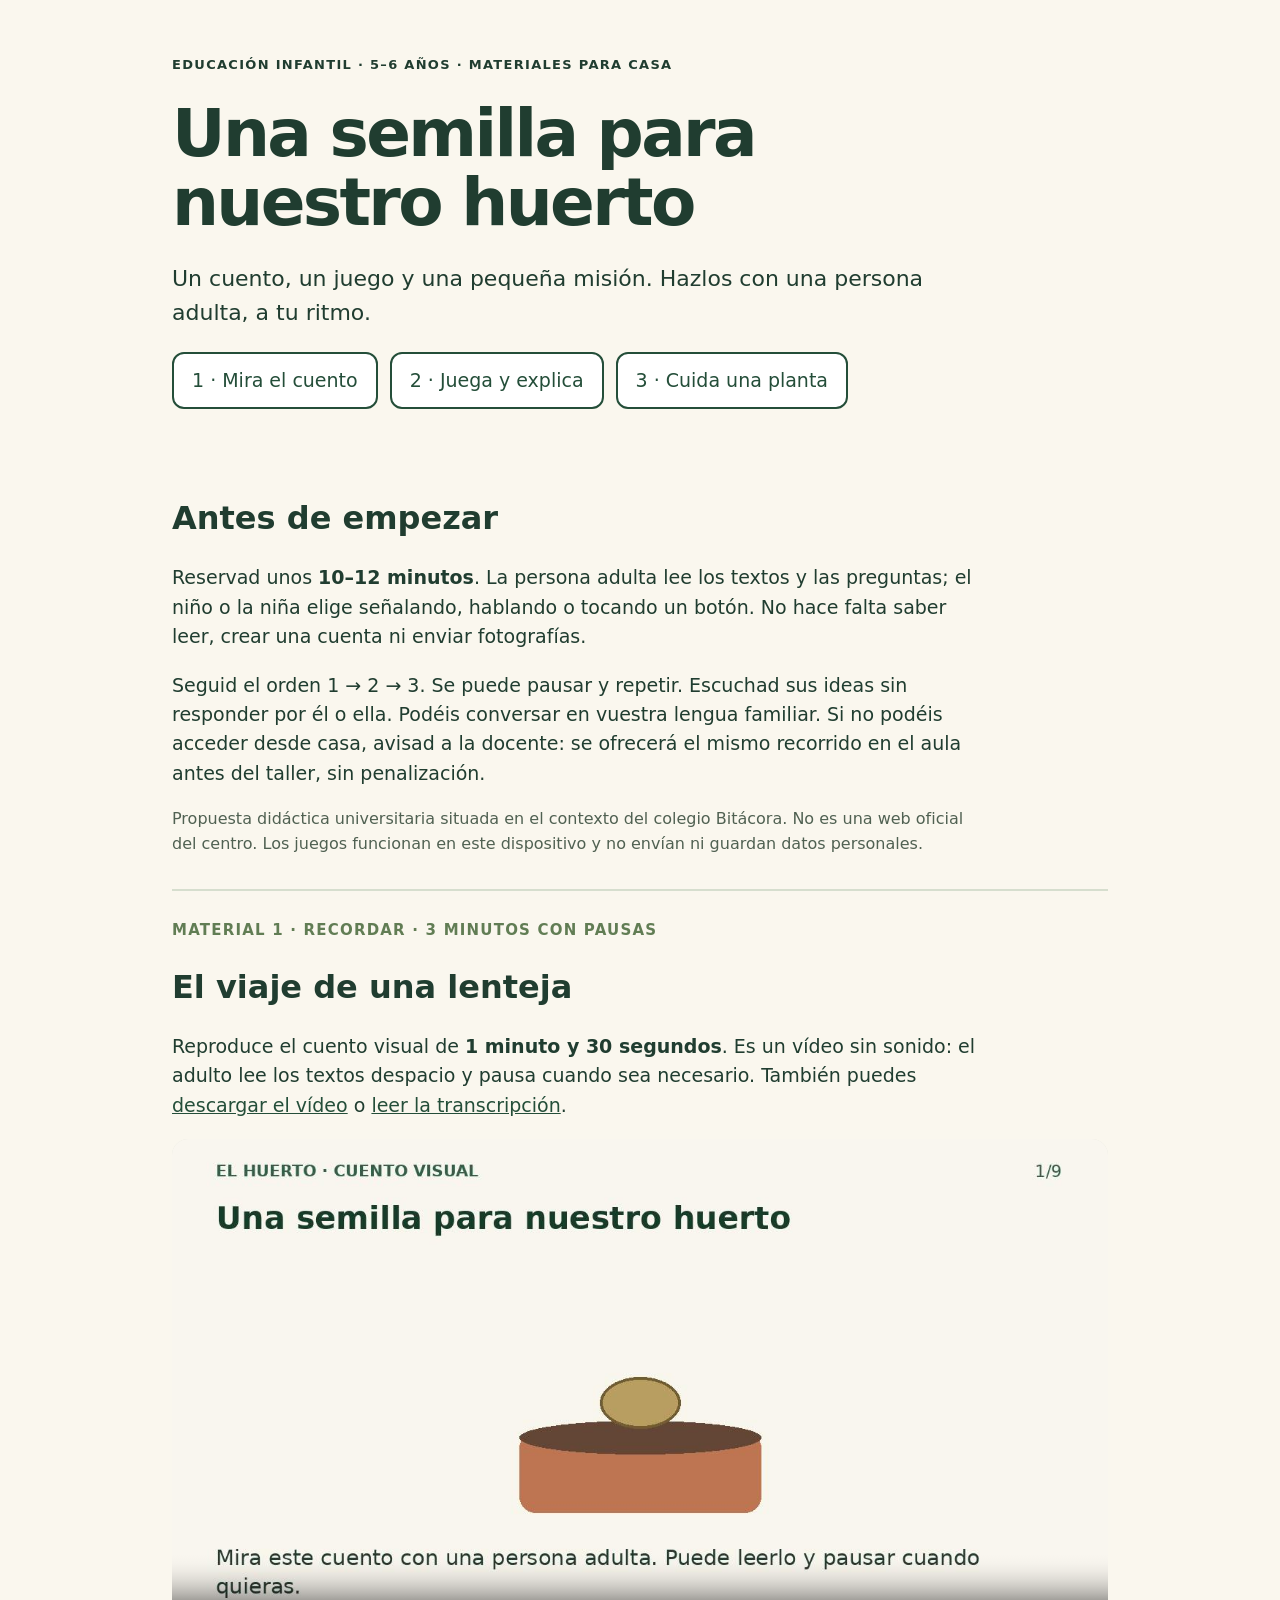
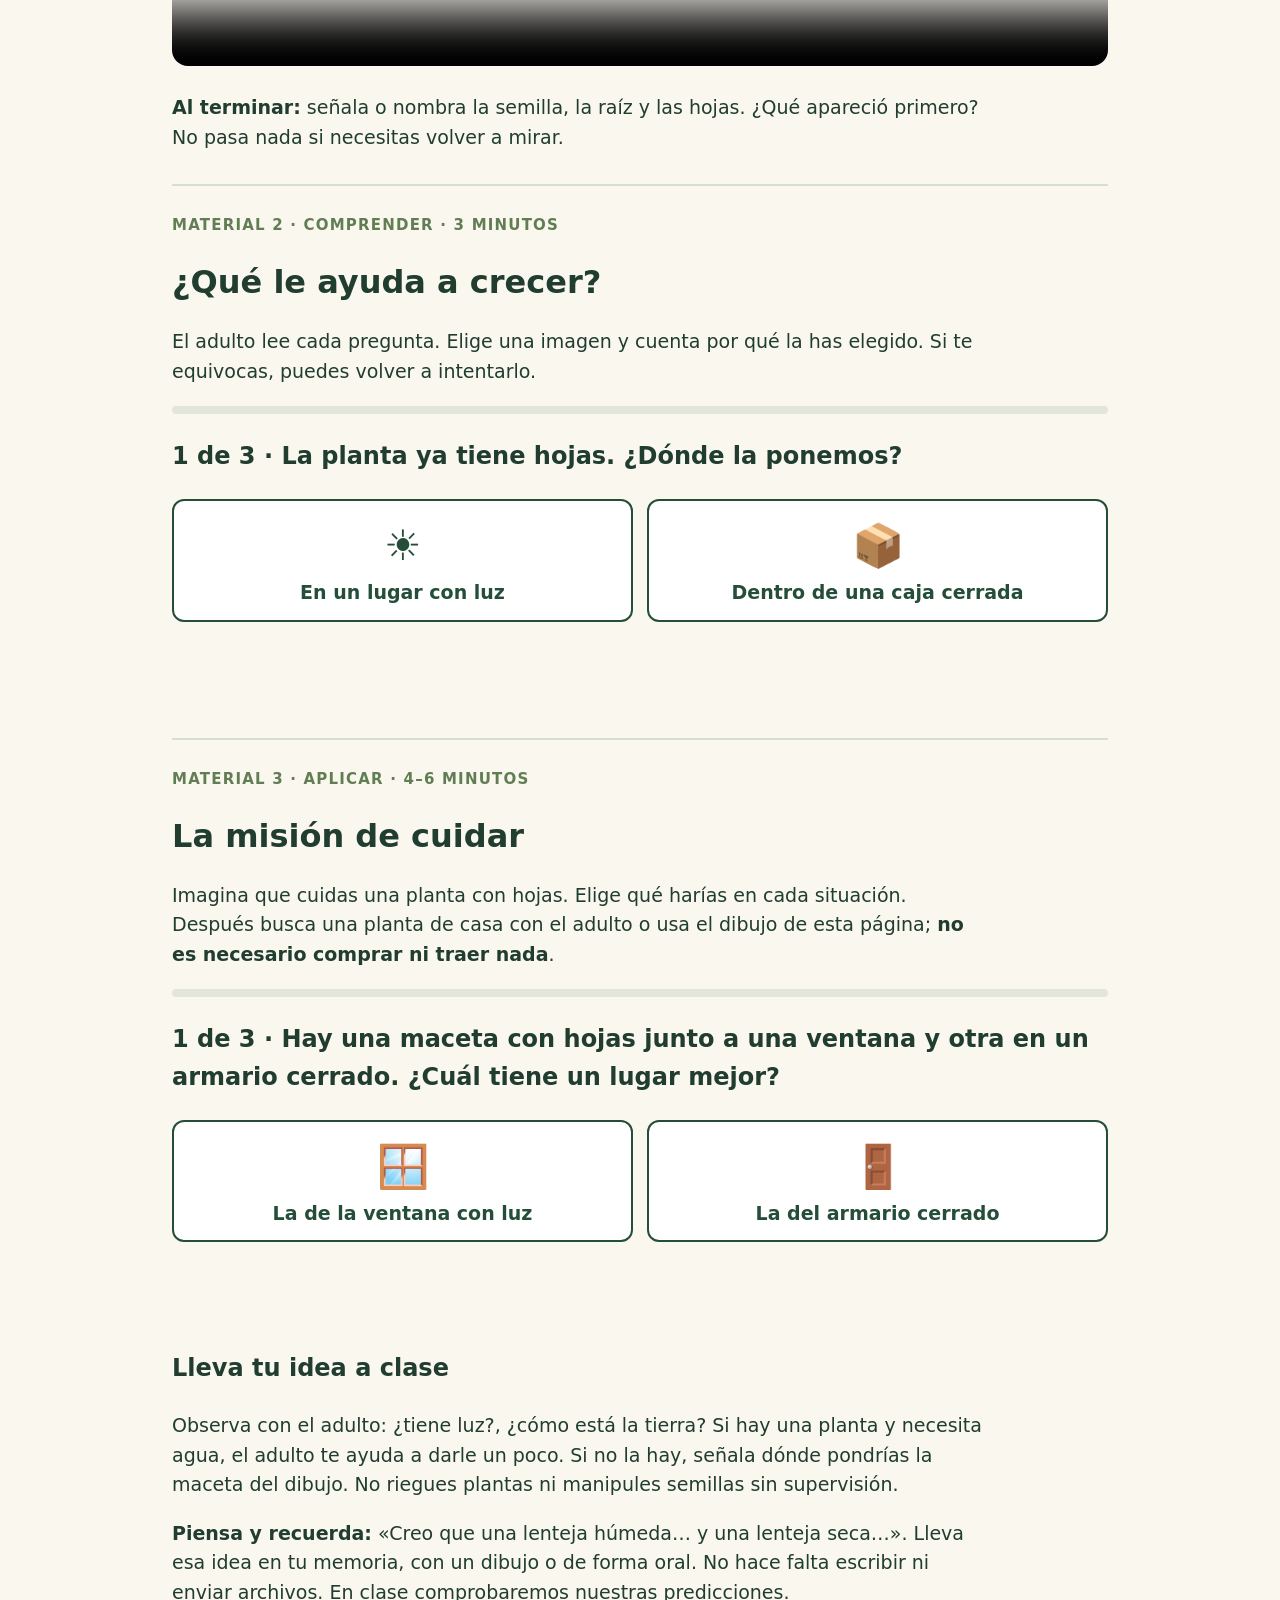
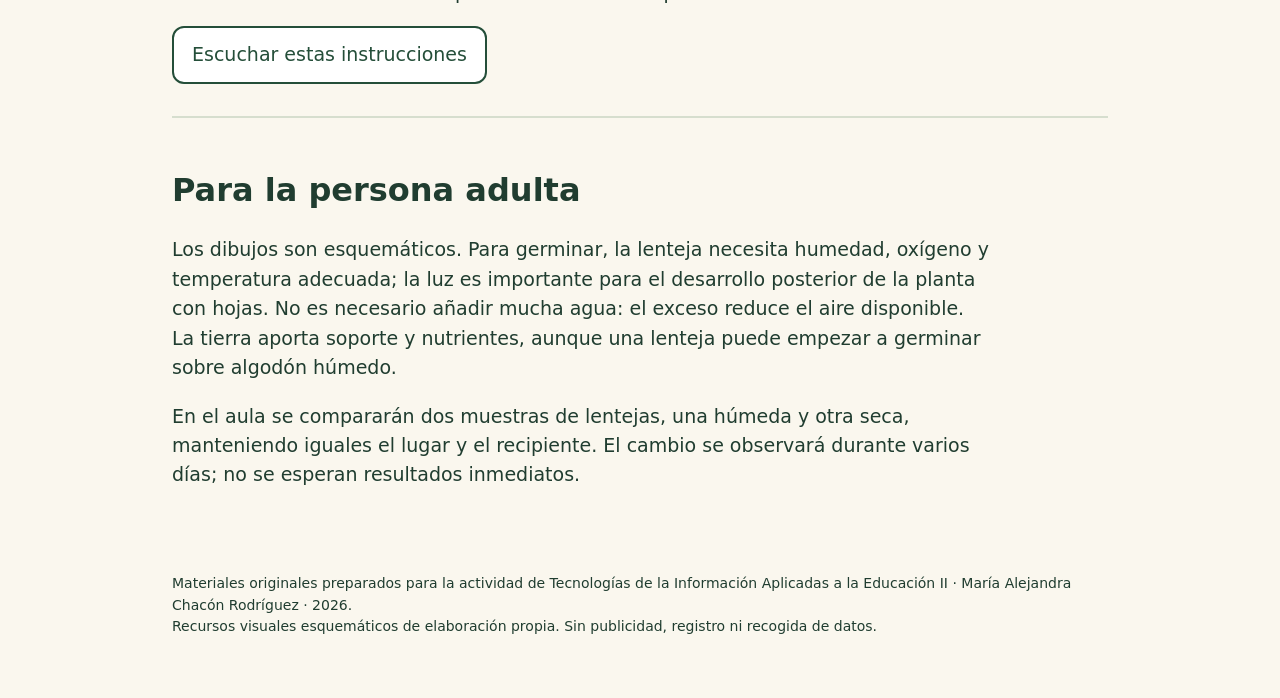
==== proyectos/semilla/index.html @ 4102cfa1 "Add files via upload" ====
<!doctype html><html lang="es"><meta charset="utf-8"><meta name="viewport" content="width=device-width,initial-scale=1"><title>Una semilla para nuestro huerto</title><style>
:root{--green:#244e39;--paper:#faf7ee;--gold:#e4b24e}*{box-sizing:border-box}body{margin:0;background:var(--paper);color:#203d30;font:19px/1.55 system-ui,sans-serif}header,main,footer{max-width:1000px;margin:auto;padding:32px}header{padding-top:55px}small,.eyebrow{font-weight:700;letter-spacing:.1em;text-transform:uppercase;font-size:13px}h1{font-size:clamp(38px,7vw,66px);line-height:1.05;max-width:780px;letter-spacing:-.04em;margin:24px 0}h2{font-size:32px;line-height:1.15}h3{font-size:24px}nav{display:flex;gap:12px;flex-wrap:wrap}a{color:var(--green)}nav a,button{border:2px solid var(--green);border-radius:12px;background:white;color:var(--green);font:inherit;padding:12px 18px;cursor:pointer;text-decoration:none}button:hover,nav a:hover{background:#e9eedc}button:focus-visible,a:focus-visible{outline:4px solid #d39b2e;outline-offset:4px}section{border-top:2px solid #d6dece;margin-top:32px;padding-top:28px}video{width:100%;border-radius:16px;background:#e6e8dc}p{max-width:820px}.lead{font-size:22px}.choices{display:flex;gap:14px;flex-wrap:wrap;margin:18px 0}.option{min-width:170px;flex:1;min-height:115px;font-weight:650}.icon{display:block;font-size:42px}.feedback{min-height:65px;padding:14px 0;font-weight:650}.note{font-size:16px;color:#506152}.step{color:#617d54;font-size:15px;font-weight:bold;letter-spacing:.08em}.progress{height:8px;background:#e2e6d9;border-radius:10px;margin:20px 0}.progress span{display:block;height:100%;background:#739361;border-radius:10px}.complete{background:#e8efdc;padding:18px;border-radius:14px}footer{font-size:14px;padding-bottom:60px}@media(max-width:600px){header,main,footer{padding:24px}.option{min-width:120px}h2{font-size:27px}}@media(prefers-reduced-motion:reduce){*{scroll-behavior:auto}}
</style><header><div class="eyebrow">Educación Infantil · 5–6 años · Materiales para casa</div><h1>Una semilla para nuestro huerto</h1><p class="lead">Un cuento, un juego y una pequeña misión. Hazlos con una persona adulta, a tu ritmo.</p><nav aria-label="Materiales"><a href="#cuento">1 · Mira el cuento</a><a href="#juego">2 · Juega y explica</a><a href="#mision">3 · Cuida una planta</a></nav></header><main>
<aside aria-label="Instrucciones para las familias"><h2>Antes de empezar</h2><p>Reservad unos <strong>10–12 minutos</strong>. La persona adulta lee los textos y las preguntas; el niño o la niña elige señalando, hablando o tocando un botón. No hace falta saber leer, crear una cuenta ni enviar fotografías.</p><p>Seguid el orden 1 → 2 → 3. Se puede pausar y repetir. Escuchad sus ideas sin responder por él o ella. Podéis conversar en vuestra lengua familiar. Si no podéis acceder desde casa, avisad a la docente: se ofrecerá el mismo recorrido en el aula antes del taller, sin penalización.</p><p class="note">Propuesta didáctica universitaria situada en el contexto del colegio Bitácora. No es una web oficial del centro. Los juegos funcionan en este dispositivo y no envían ni guardan datos personales.</p></aside>
<section id="cuento"><div class="step">MATERIAL 1 · RECORDAR · 3 MINUTOS CON PAUSAS</div><h2>El viaje de una lenteja</h2><p>Reproduce el cuento visual de <strong>1 minuto y 30 segundos</strong>. Es un vídeo sin sonido: el adulto lee los textos despacio y pausa cuando sea necesario. También puedes <a href="cuento_semilla.mp4" download>descargar el vídeo</a> o <a href="transcripcion.txt">leer la transcripción</a>.</p><video controls playsinline preload="metadata" poster="poster.jpg" aria-label="Cuento visual El viaje de una lenteja"><source src="cuento_semilla.mp4" type="video/mp4">Tu navegador no reproduce este vídeo. Usa el enlace de descarga.</video><p><strong>Al terminar:</strong> señala o nombra la semilla, la raíz y las hojas. ¿Qué apareció primero? No pasa nada si necesitas volver a mirar.</p></section>
<section id="juego"><div class="step">MATERIAL 2 · COMPRENDER · 3 MINUTOS</div><h2>¿Qué le ayuda a crecer?</h2><p>El adulto lee cada pregunta. Elige una imagen y cuenta por qué la has elegido. Si te equivocas, puedes volver a intentarlo.</p><div id="quiz"></div></section>
<section id="mision"><div class="step">MATERIAL 3 · APLICAR · 4–6 MINUTOS</div><h2>La misión de cuidar</h2><p>Imagina que cuidas una planta con hojas. Elige qué harías en cada situación. Después busca una planta de casa con el adulto o usa el dibujo de esta página; <strong>no es necesario comprar ni traer nada</strong>.</p><div id="mission"></div><h3>Lleva tu idea a clase</h3><p>Observa con el adulto: ¿tiene luz?, ¿cómo está la tierra? Si hay una planta y necesita agua, el adulto te ayuda a darle un poco. Si no la hay, señala dónde pondrías la maceta del dibujo. No riegues plantas ni manipules semillas sin supervisión.</p><p><strong>Piensa y recuerda:</strong> «Creo que una lenteja húmeda… y una lenteja seca…». Lleva esa idea en tu memoria, con un dibujo o de forma oral. No hace falta escribir ni enviar archivos. En clase comprobaremos nuestras predicciones.</p><button id="read" type="button">Escuchar estas instrucciones</button><p id="speechstatus" class="note" aria-live="polite"></p></section>
<section><h2>Para la persona adulta</h2><p>Los dibujos son esquemáticos. Para germinar, la lenteja necesita humedad, oxígeno y temperatura adecuada; la luz es importante para el desarrollo posterior de la planta con hojas. No es necesario añadir mucha agua: el exceso reduce el aire disponible. La tierra aporta soporte y nutrientes, aunque una lenteja puede empezar a germinar sobre algodón húmedo.</p><p>En el aula se compararán dos muestras de lentejas, una húmeda y otra seca, manteniendo iguales el lugar y el recipiente. El cambio se observará durante varios días; no se esperan resultados inmediatos.</p></section>
</main><footer>Materiales originales preparados para la actividad de Tecnologías de la Información Aplicadas a la Educación II · María Alejandra Chacón Rodríguez · 2026.<br>Recursos visuales esquemáticos de elaboración propia. Sin publicidad, registro ni recogida de datos.</footer>
<script>
const bank=[{q:'La planta ya tiene hojas. ¿Dónde la ponemos?',a:['☀️|En un lugar con luz','📦|Dentro de una caja cerrada'],ok:0,why:'La planta con hojas necesita luz para seguir creciendo.'},{q:'La tierra está seca. ¿Qué hacemos?',a:['🚫|Nunca le damos agua','💧|Ponemos un poco de agua'],ok:1,why:'Le damos un poco de agua, sin inundar la maceta.'},{q:'¿Qué aparece primero al germinar una lenteja?',a:['🌱|La raíz','🍅|Un fruto'],ok:0,why:'Primero sale la raíz. Luego crecerán el tallo y las hojas.'}];
const mission=[{q:'Hay una maceta con hojas junto a una ventana y otra en un armario cerrado. ¿Cuál tiene un lugar mejor?',a:['🪟|La de la ventana con luz','🚪|La del armario cerrado'],ok:0,why:'El lugar con luz ayuda a la planta. Busca con el adulto un sitio luminoso adecuado.'},{q:'Ves agua acumulada en la maceta. ¿Qué decides?',a:['🚿|Echar más agua','✋|Parar y pedir ayuda al adulto'],ok:1,why:'Hay demasiada agua. Paramos y pedimos ayuda; no seguimos regando.'},{q:'Mañana sembramos en clase. ¿Qué llevarás?',a:['🛍️|Hay que comprar materiales','💭|Mi idea sobre qué necesita la semilla'],ok:1,why:'Solo necesitas tu idea. Los materiales de siembra los proporciona la docente.'}];
function game(id,data){let i=0,locked=false;const root=document.getElementById(id);function render(){locked=false;root.replaceChildren();let progress=document.createElement('div');progress.className='progress';let fill=document.createElement('span');fill.style.width=(i/data.length*100)+'%';progress.append(fill);root.append(progress);if(i===data.length){let p=document.createElement('p');p.className='complete';p.textContent='¡Recorrido terminado! Cuenta una cosa que has aprendido. Puedes repetirlo cuando quieras.';root.append(p);let b=document.createElement('button');b.textContent='Volver a empezar';b.onclick=()=>{i=0;render()};root.append(b);return}let h=document.createElement('h3');h.textContent=(i+1)+' de '+data.length+' · '+data[i].q;root.append(h);let row=document.createElement('div');row.className='choices';let feedback=document.createElement('p');feedback.className='feedback';feedback.setAttribute('aria-live','polite');data[i].a.forEach((a,j)=>{let b=document.createElement('button');b.className='option';let [ic,txt]=a.split('|');let s=document.createElement('span');s.className='icon';s.setAttribute('aria-hidden','true');s.textContent=ic;b.append(s,document.createTextNode(txt));b.onclick=()=>{if(locked)return;if(j===data[i].ok){locked=true;feedback.textContent='¡Eso es! '+data[i].why;let next=document.createElement('button');next.textContent=i===data.length-1?'Terminar':'Siguiente';next.onclick=()=>{i++;render()};root.append(next)}else{feedback.textContent='Vamos a pensarlo otra vez. '+data[i].why+' Prueba otra opción.'}};row.append(b)});root.append(row,feedback)}render()};game('quiz',bank);game('mission',mission);
document.getElementById('read').onclick=()=>{let msg=document.getElementById('speechstatus');if(!('speechSynthesis'in window)){msg.textContent='Este navegador no ofrece lectura en voz alta. Pide al adulto que lea las instrucciones.';return}speechSynthesis.cancel();let u=new SpeechSynthesisUtterance('Observa una planta con una persona adulta. ¿Tiene luz? ¿Cómo está la tierra? Si necesita agua, el adulto te ayuda a darle un poco. Si no tienes planta, señala dónde pondrías la maceta del cuento. Lleva a clase tu idea: qué crees que pasará con una lenteja húmeda y otra seca.');u.lang='es-ES';u.rate=.85;speechSynthesis.speak(u);msg.textContent='Lectura solicitada. La voz depende del navegador.'};
</script></html>
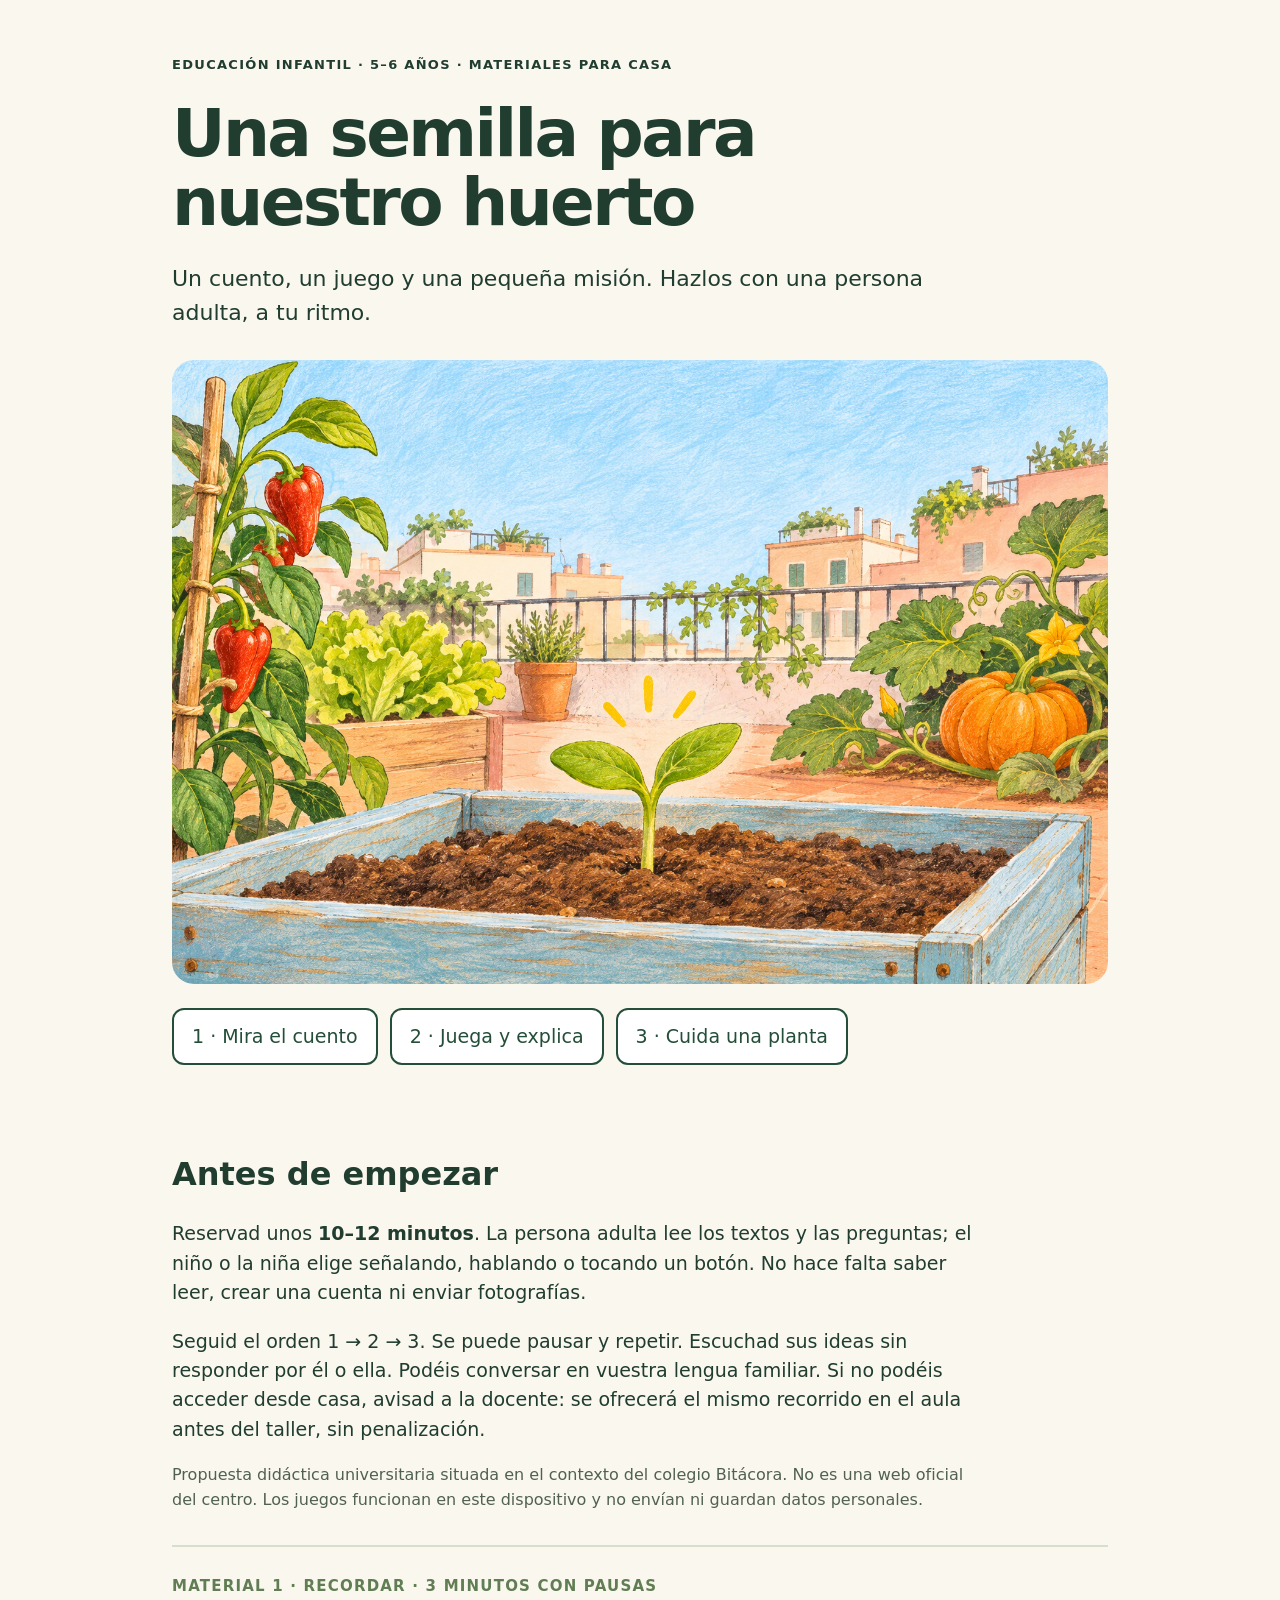
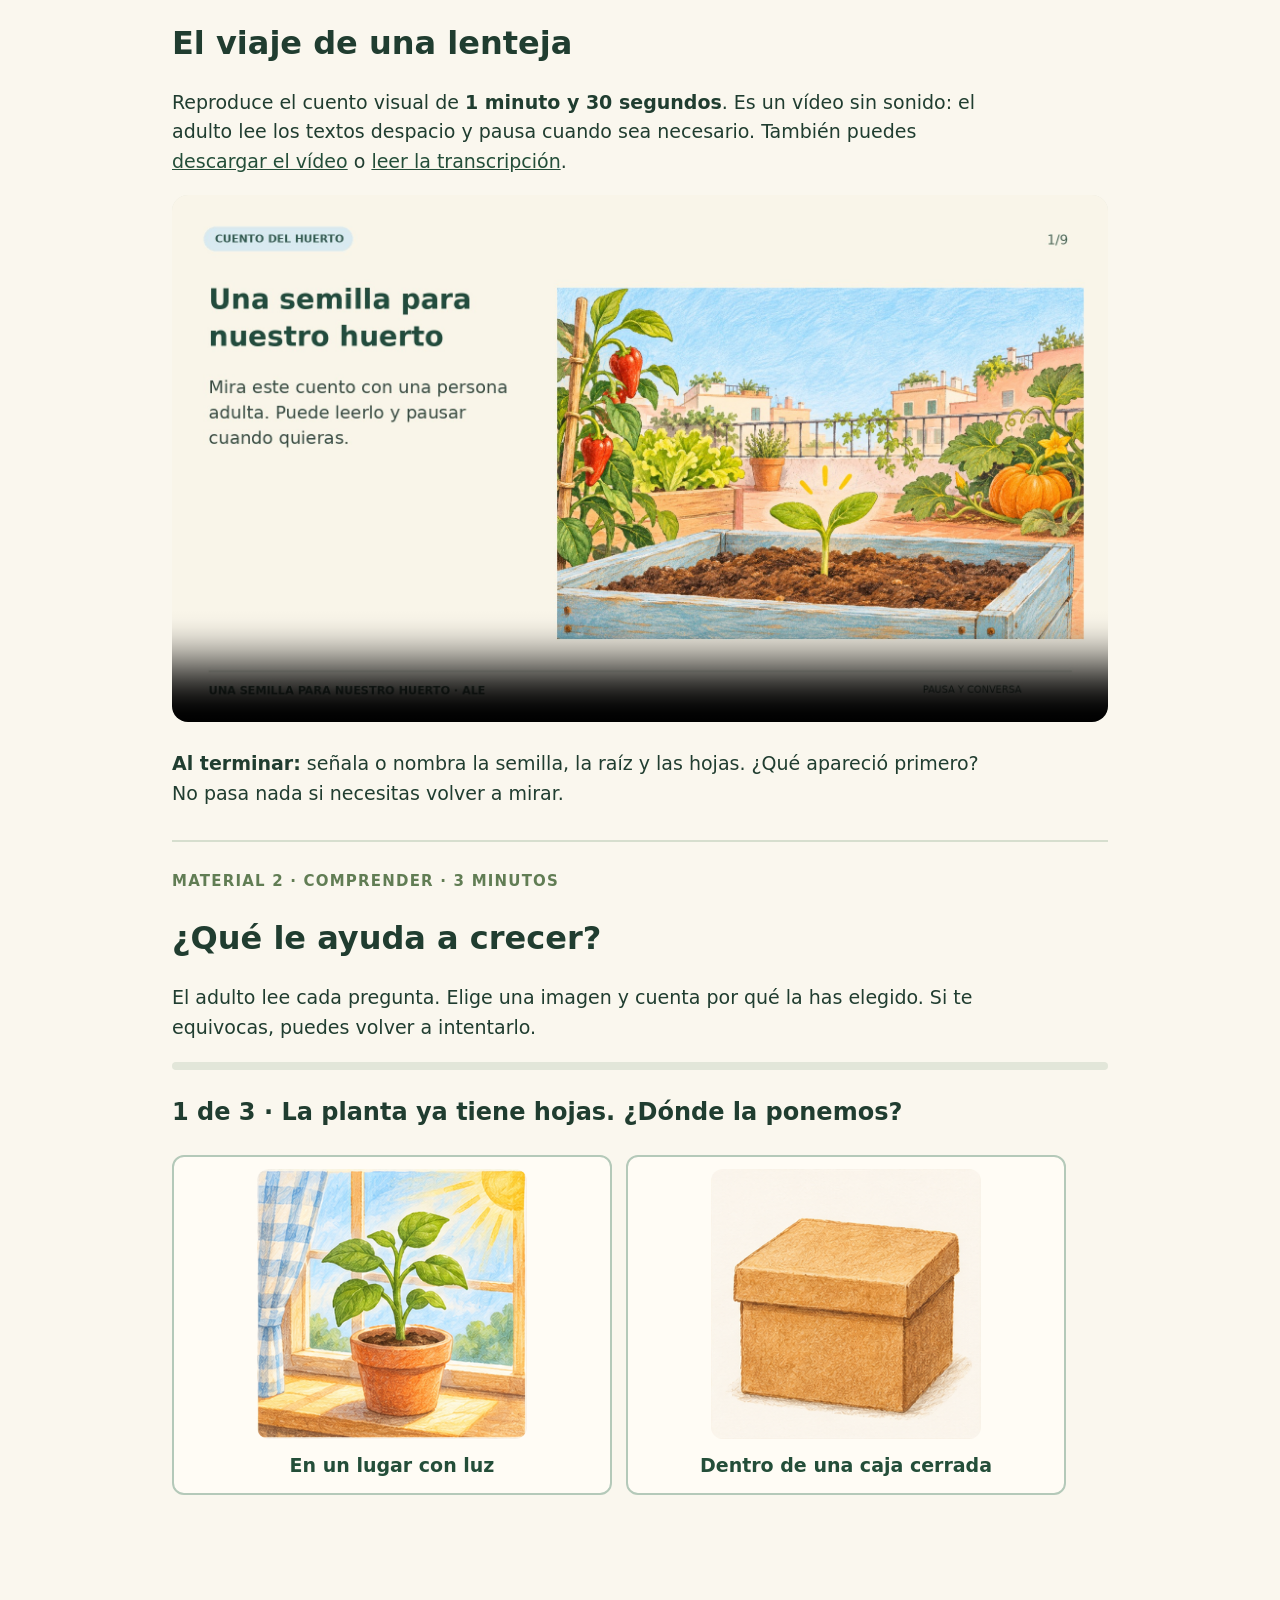
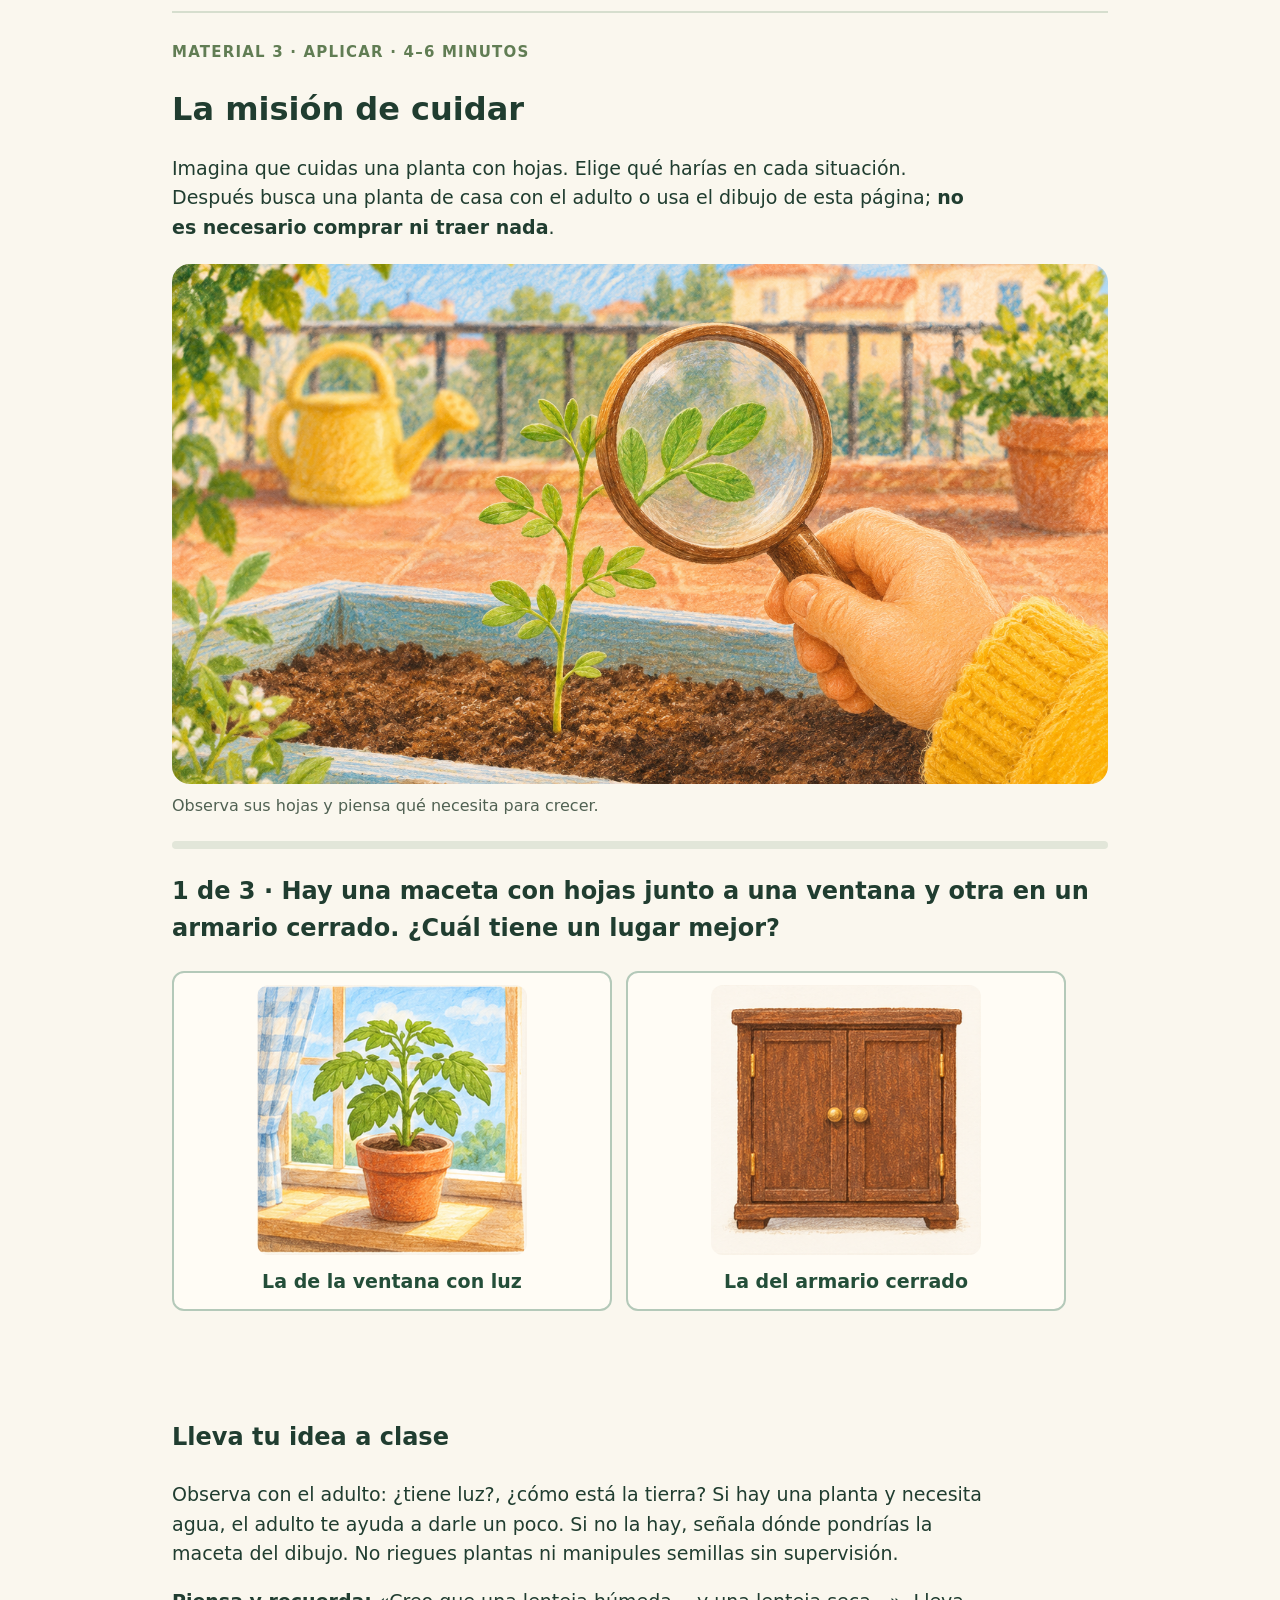
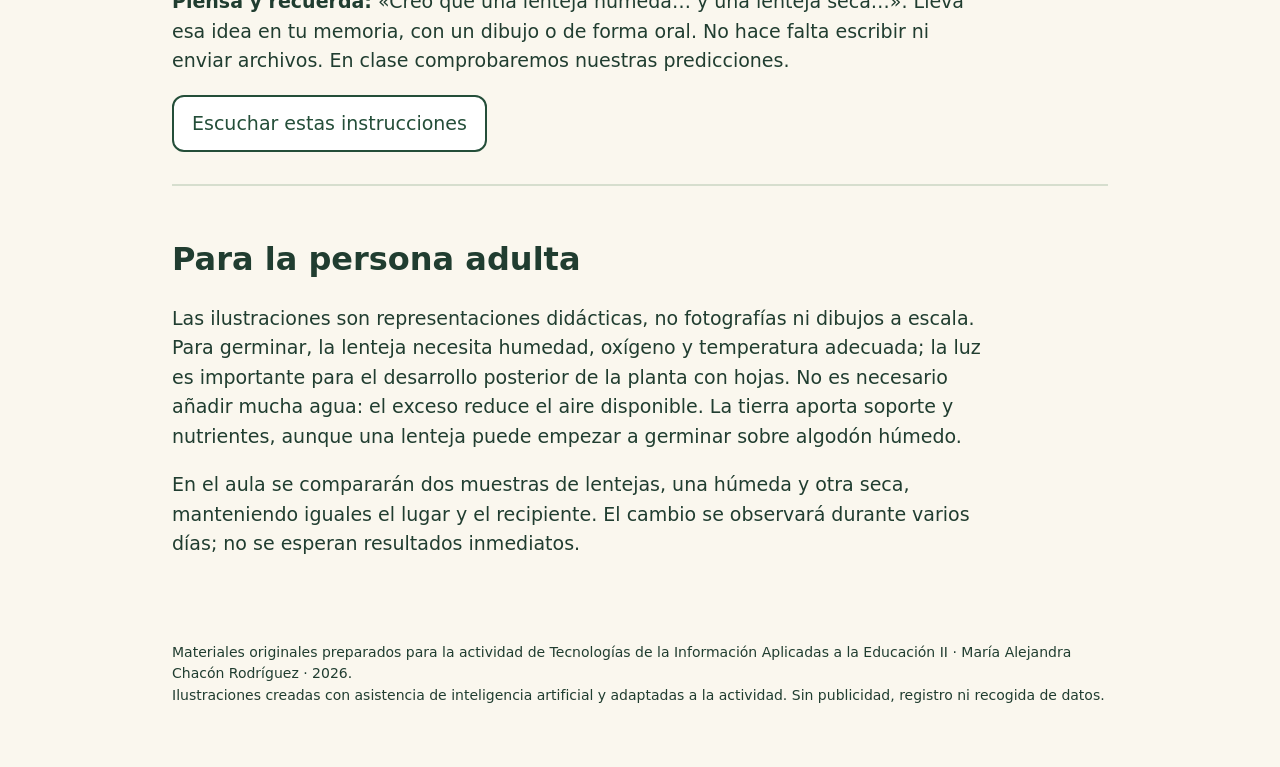
==== commit e378d22b: "Add files via upload" ====
--- a/proyectos/semilla/index.html
+++ b/proyectos/semilla/index.html
@@ -1,15 +1,18 @@
 <!doctype html><html lang="es"><meta charset="utf-8"><meta name="viewport" content="width=device-width,initial-scale=1"><title>Una semilla para nuestro huerto</title><style>
 :root{--green:#244e39;--paper:#faf7ee;--gold:#e4b24e}*{box-sizing:border-box}body{margin:0;background:var(--paper);color:#203d30;font:19px/1.55 system-ui,sans-serif}header,main,footer{max-width:1000px;margin:auto;padding:32px}header{padding-top:55px}small,.eyebrow{font-weight:700;letter-spacing:.1em;text-transform:uppercase;font-size:13px}h1{font-size:clamp(38px,7vw,66px);line-height:1.05;max-width:780px;letter-spacing:-.04em;margin:24px 0}h2{font-size:32px;line-height:1.15}h3{font-size:24px}nav{display:flex;gap:12px;flex-wrap:wrap}a{color:var(--green)}nav a,button{border:2px solid var(--green);border-radius:12px;background:white;color:var(--green);font:inherit;padding:12px 18px;cursor:pointer;text-decoration:none}button:hover,nav a:hover{background:#e9eedc}button:focus-visible,a:focus-visible{outline:4px solid #d39b2e;outline-offset:4px}section{border-top:2px solid #d6dece;margin-top:32px;padding-top:28px}video{width:100%;border-radius:16px;background:#e6e8dc}p{max-width:820px}.lead{font-size:22px}.choices{display:flex;gap:14px;flex-wrap:wrap;margin:18px 0}.option{min-width:170px;flex:1;min-height:115px;font-weight:650}.icon{display:block;font-size:42px}.feedback{min-height:65px;padding:14px 0;font-weight:650}.note{font-size:16px;color:#506152}.step{color:#617d54;font-size:15px;font-weight:bold;letter-spacing:.08em}.progress{height:8px;background:#e2e6d9;border-radius:10px;margin:20px 0}.progress span{display:block;height:100%;background:#739361;border-radius:10px}.complete{background:#e8efdc;padding:18px;border-radius:14px}footer{font-size:14px;padding-bottom:60px}@media(max-width:600px){header,main,footer{padding:24px}.option{min-width:120px}h2{font-size:27px}}@media(prefers-reduced-motion:reduce){*{scroll-behavior:auto}}
-</style><header><div class="eyebrow">Educación Infantil · 5–6 años · Materiales para casa</div><h1>Una semilla para nuestro huerto</h1><p class="lead">Un cuento, un juego y una pequeña misión. Hazlos con una persona adulta, a tu ritmo.</p><nav aria-label="Materiales"><a href="#cuento">1 · Mira el cuento</a><a href="#juego">2 · Juega y explica</a><a href="#mision">3 · Cuida una planta</a></nav></header><main>
+
+.huerto-hero{width:100%;display:block;aspect-ratio:3/2;object-fit:cover;border-radius:22px;margin:30px 0 24px}.option{padding:12px;overflow:hidden;min-width:200px;max-width:440px;background:#fffcf5;border-color:#b4c9b9;transition:border-color .15s}.option:hover{border-color:#244e39;background:#edf4ea}.option .icon{width:min(100%,270px);aspect-ratio:1;display:block;margin:0 auto 12px;background-image:url('imagenes/opciones-huerto.png');background-size:400% 300%;background-repeat:no-repeat;border-radius:12px}.care-figure{margin:22px 0}.care-figure img{display:block;width:100%;max-height:520px;object-fit:cover;border-radius:18px}.care-figure figcaption{font-size:16px;margin-top:10px;color:#506152}@media(max-width:600px){.choices{flex-wrap:nowrap;gap:10px}.option{min-width:0;width:50%;font-size:16px;padding:8px}.option .icon{margin-bottom:10px}.huerto-hero{margin-top:24px}}
+</style><header><div class="eyebrow">Educación Infantil · 5–6 años · Materiales para casa</div><h1>Una semilla para nuestro huerto</h1><p class="lead">Un cuento, un juego y una pequeña misión. Hazlos con una persona adulta, a tu ritmo.</p><img class="huerto-hero" src="../../assets/semilla.png" alt="Un pequeño brote en un huerto urbano con hortalizas y jardineras azules"><nav aria-label="Materiales"><a href="#cuento">1 · Mira el cuento</a><a href="#juego">2 · Juega y explica</a><a href="#mision">3 · Cuida una planta</a></nav></header><main>
 <aside aria-label="Instrucciones para las familias"><h2>Antes de empezar</h2><p>Reservad unos <strong>10–12 minutos</strong>. La persona adulta lee los textos y las preguntas; el niño o la niña elige señalando, hablando o tocando un botón. No hace falta saber leer, crear una cuenta ni enviar fotografías.</p><p>Seguid el orden 1 → 2 → 3. Se puede pausar y repetir. Escuchad sus ideas sin responder por él o ella. Podéis conversar en vuestra lengua familiar. Si no podéis acceder desde casa, avisad a la docente: se ofrecerá el mismo recorrido en el aula antes del taller, sin penalización.</p><p class="note">Propuesta didáctica universitaria situada en el contexto del colegio Bitácora. No es una web oficial del centro. Los juegos funcionan en este dispositivo y no envían ni guardan datos personales.</p></aside>
 <section id="cuento"><div class="step">MATERIAL 1 · RECORDAR · 3 MINUTOS CON PAUSAS</div><h2>El viaje de una lenteja</h2><p>Reproduce el cuento visual de <strong>1 minuto y 30 segundos</strong>. Es un vídeo sin sonido: el adulto lee los textos despacio y pausa cuando sea necesario. También puedes <a href="cuento_semilla.mp4" download>descargar el vídeo</a> o <a href="transcripcion.txt">leer la transcripción</a>.</p><video controls playsinline preload="metadata" poster="poster.jpg" aria-label="Cuento visual El viaje de una lenteja"><source src="cuento_semilla.mp4" type="video/mp4">Tu navegador no reproduce este vídeo. Usa el enlace de descarga.</video><p><strong>Al terminar:</strong> señala o nombra la semilla, la raíz y las hojas. ¿Qué apareció primero? No pasa nada si necesitas volver a mirar.</p></section>
 <section id="juego"><div class="step">MATERIAL 2 · COMPRENDER · 3 MINUTOS</div><h2>¿Qué le ayuda a crecer?</h2><p>El adulto lee cada pregunta. Elige una imagen y cuenta por qué la has elegido. Si te equivocas, puedes volver a intentarlo.</p><div id="quiz"></div></section>
-<section id="mision"><div class="step">MATERIAL 3 · APLICAR · 4–6 MINUTOS</div><h2>La misión de cuidar</h2><p>Imagina que cuidas una planta con hojas. Elige qué harías en cada situación. Después busca una planta de casa con el adulto o usa el dibujo de esta página; <strong>no es necesario comprar ni traer nada</strong>.</p><div id="mission"></div><h3>Lleva tu idea a clase</h3><p>Observa con el adulto: ¿tiene luz?, ¿cómo está la tierra? Si hay una planta y necesita agua, el adulto te ayuda a darle un poco. Si no la hay, señala dónde pondrías la maceta del dibujo. No riegues plantas ni manipules semillas sin supervisión.</p><p><strong>Piensa y recuerda:</strong> «Creo que una lenteja húmeda… y una lenteja seca…». Lleva esa idea en tu memoria, con un dibujo o de forma oral. No hace falta escribir ni enviar archivos. En clase comprobaremos nuestras predicciones.</p><button id="read" type="button">Escuchar estas instrucciones</button><p id="speechstatus" class="note" aria-live="polite"></p></section>
-<section><h2>Para la persona adulta</h2><p>Los dibujos son esquemáticos. Para germinar, la lenteja necesita humedad, oxígeno y temperatura adecuada; la luz es importante para el desarrollo posterior de la planta con hojas. No es necesario añadir mucha agua: el exceso reduce el aire disponible. La tierra aporta soporte y nutrientes, aunque una lenteja puede empezar a germinar sobre algodón húmedo.</p><p>En el aula se compararán dos muestras de lentejas, una húmeda y otra seca, manteniendo iguales el lugar y el recipiente. El cambio se observará durante varios días; no se esperan resultados inmediatos.</p></section>
-</main><footer>Materiales originales preparados para la actividad de Tecnologías de la Información Aplicadas a la Educación II · María Alejandra Chacón Rodríguez · 2026.<br>Recursos visuales esquemáticos de elaboración propia. Sin publicidad, registro ni recogida de datos.</footer>
+<section id="mision"><div class="step">MATERIAL 3 · APLICAR · 4–6 MINUTOS</div><h2>La misión de cuidar</h2><p>Imagina que cuidas una planta con hojas. Elige qué harías en cada situación. Después busca una planta de casa con el adulto o usa el dibujo de esta página; <strong>no es necesario comprar ni traer nada</strong>.</p><figure class="care-figure"><img src="imagenes/observar.png" alt="Una mano observa con una lupa las hojas de una planta joven" loading="lazy"><figcaption>Observa sus hojas y piensa qué necesita para crecer.</figcaption></figure><div id="mission"></div><h3>Lleva tu idea a clase</h3><p>Observa con el adulto: ¿tiene luz?, ¿cómo está la tierra? Si hay una planta y necesita agua, el adulto te ayuda a darle un poco. Si no la hay, señala dónde pondrías la maceta del dibujo. No riegues plantas ni manipules semillas sin supervisión.</p><p><strong>Piensa y recuerda:</strong> «Creo que una lenteja húmeda… y una lenteja seca…». Lleva esa idea en tu memoria, con un dibujo o de forma oral. No hace falta escribir ni enviar archivos. En clase comprobaremos nuestras predicciones.</p><button id="read" type="button">Escuchar estas instrucciones</button><p id="speechstatus" class="note" aria-live="polite"></p></section>
+<section><h2>Para la persona adulta</h2><p>Las ilustraciones son representaciones didácticas, no fotografías ni dibujos a escala. Para germinar, la lenteja necesita humedad, oxígeno y temperatura adecuada; la luz es importante para el desarrollo posterior de la planta con hojas. No es necesario añadir mucha agua: el exceso reduce el aire disponible. La tierra aporta soporte y nutrientes, aunque una lenteja puede empezar a germinar sobre algodón húmedo.</p><p>En el aula se compararán dos muestras de lentejas, una húmeda y otra seca, manteniendo iguales el lugar y el recipiente. El cambio se observará durante varios días; no se esperan resultados inmediatos.</p></section>
+</main><footer>Materiales originales preparados para la actividad de Tecnologías de la Información Aplicadas a la Educación II · María Alejandra Chacón Rodríguez · 2026.<br>Ilustraciones creadas con asistencia de inteligencia artificial y adaptadas a la actividad. Sin publicidad, registro ni recogida de datos.</footer>
 <script>
 const bank=[{q:'La planta ya tiene hojas. ¿Dónde la ponemos?',a:['☀️|En un lugar con luz','📦|Dentro de una caja cerrada'],ok:0,why:'La planta con hojas necesita luz para seguir creciendo.'},{q:'La tierra está seca. ¿Qué hacemos?',a:['🚫|Nunca le damos agua','💧|Ponemos un poco de agua'],ok:1,why:'Le damos un poco de agua, sin inundar la maceta.'},{q:'¿Qué aparece primero al germinar una lenteja?',a:['🌱|La raíz','🍅|Un fruto'],ok:0,why:'Primero sale la raíz. Luego crecerán el tallo y las hojas.'}];
 const mission=[{q:'Hay una maceta con hojas junto a una ventana y otra en un armario cerrado. ¿Cuál tiene un lugar mejor?',a:['🪟|La de la ventana con luz','🚪|La del armario cerrado'],ok:0,why:'El lugar con luz ayuda a la planta. Busca con el adulto un sitio luminoso adecuado.'},{q:'Ves agua acumulada en la maceta. ¿Qué decides?',a:['🚿|Echar más agua','✋|Parar y pedir ayuda al adulto'],ok:1,why:'Hay demasiada agua. Paramos y pedimos ayuda; no seguimos regando.'},{q:'Mañana sembramos en clase. ¿Qué llevarás?',a:['🛍️|Hay que comprar materiales','💭|Mi idea sobre qué necesita la semilla'],ok:1,why:'Solo necesitas tu idea. Los materiales de siembra los proporciona la docente.'}];
-function game(id,data){let i=0,locked=false;const root=document.getElementById(id);function render(){locked=false;root.replaceChildren();let progress=document.createElement('div');progress.className='progress';let fill=document.createElement('span');fill.style.width=(i/data.length*100)+'%';progress.append(fill);root.append(progress);if(i===data.length){let p=document.createElement('p');p.className='complete';p.textContent='¡Recorrido terminado! Cuenta una cosa que has aprendido. Puedes repetirlo cuando quieras.';root.append(p);let b=document.createElement('button');b.textContent='Volver a empezar';b.onclick=()=>{i=0;render()};root.append(b);return}let h=document.createElement('h3');h.textContent=(i+1)+' de '+data.length+' · '+data[i].q;root.append(h);let row=document.createElement('div');row.className='choices';let feedback=document.createElement('p');feedback.className='feedback';feedback.setAttribute('aria-live','polite');data[i].a.forEach((a,j)=>{let b=document.createElement('button');b.className='option';let [ic,txt]=a.split('|');let s=document.createElement('span');s.className='icon';s.setAttribute('aria-hidden','true');s.textContent=ic;b.append(s,document.createTextNode(txt));b.onclick=()=>{if(locked)return;if(j===data[i].ok){locked=true;feedback.textContent='¡Eso es! '+data[i].why;let next=document.createElement('button');next.textContent=i===data.length-1?'Terminar':'Siguiente';next.onclick=()=>{i++;render()};root.append(next)}else{feedback.textContent='Vamos a pensarlo otra vez. '+data[i].why+' Prueba otra opción.'}};row.append(b)});root.append(row,feedback)}render()};game('quiz',bank);game('mission',mission);
+const tiles={'☀️':0,'📦':1,'🚫':2,'💧':3,'🌱':4,'🍅':5,'🪟':6,'🚪':7,'🚿':8,'✋':9,'🛍️':10,'💭':11};
+function game(id,data){let i=0,locked=false;const root=document.getElementById(id);function render(){locked=false;root.replaceChildren();let progress=document.createElement('div');progress.className='progress';let fill=document.createElement('span');fill.style.width=(i/data.length*100)+'%';progress.append(fill);root.append(progress);if(i===data.length){let p=document.createElement('p');p.className='complete';p.textContent='¡Recorrido terminado! Cuenta una cosa que has aprendido. Puedes repetirlo cuando quieras.';root.append(p);let b=document.createElement('button');b.textContent='Volver a empezar';b.onclick=()=>{i=0;render()};root.append(b);return}let h=document.createElement('h3');h.textContent=(i+1)+' de '+data.length+' · '+data[i].q;root.append(h);let row=document.createElement('div');row.className='choices';let feedback=document.createElement('p');feedback.className='feedback';feedback.setAttribute('aria-live','polite');data[i].a.forEach((a,j)=>{let b=document.createElement('button');b.className='option';let [ic,txt]=a.split('|');let s=document.createElement('span');s.className='icon';s.setAttribute('aria-hidden','true');let tile=tiles[ic];s.style.backgroundPosition=((tile%4)*100/3)+'% '+(Math.floor(tile/4)*50)+'%';b.append(s,document.createTextNode(txt));b.onclick=()=>{if(locked)return;if(j===data[i].ok){locked=true;feedback.textContent='¡Eso es! '+data[i].why;let next=document.createElement('button');next.textContent=i===data.length-1?'Terminar':'Siguiente';next.onclick=()=>{i++;render()};root.append(next)}else{feedback.textContent='Vamos a pensarlo otra vez. '+data[i].why+' Prueba otra opción.'}};row.append(b)});root.append(row,feedback)}render()};game('quiz',bank);game('mission',mission);
 document.getElementById('read').onclick=()=>{let msg=document.getElementById('speechstatus');if(!('speechSynthesis'in window)){msg.textContent='Este navegador no ofrece lectura en voz alta. Pide al adulto que lea las instrucciones.';return}speechSynthesis.cancel();let u=new SpeechSynthesisUtterance('Observa una planta con una persona adulta. ¿Tiene luz? ¿Cómo está la tierra? Si necesita agua, el adulto te ayuda a darle un poco. Si no tienes planta, señala dónde pondrías la maceta del cuento. Lleva a clase tu idea: qué crees que pasará con una lenteja húmeda y otra seca.');u.lang='es-ES';u.rate=.85;speechSynthesis.speak(u);msg.textContent='Lectura solicitada. La voz depende del navegador.'};
 </script></html>
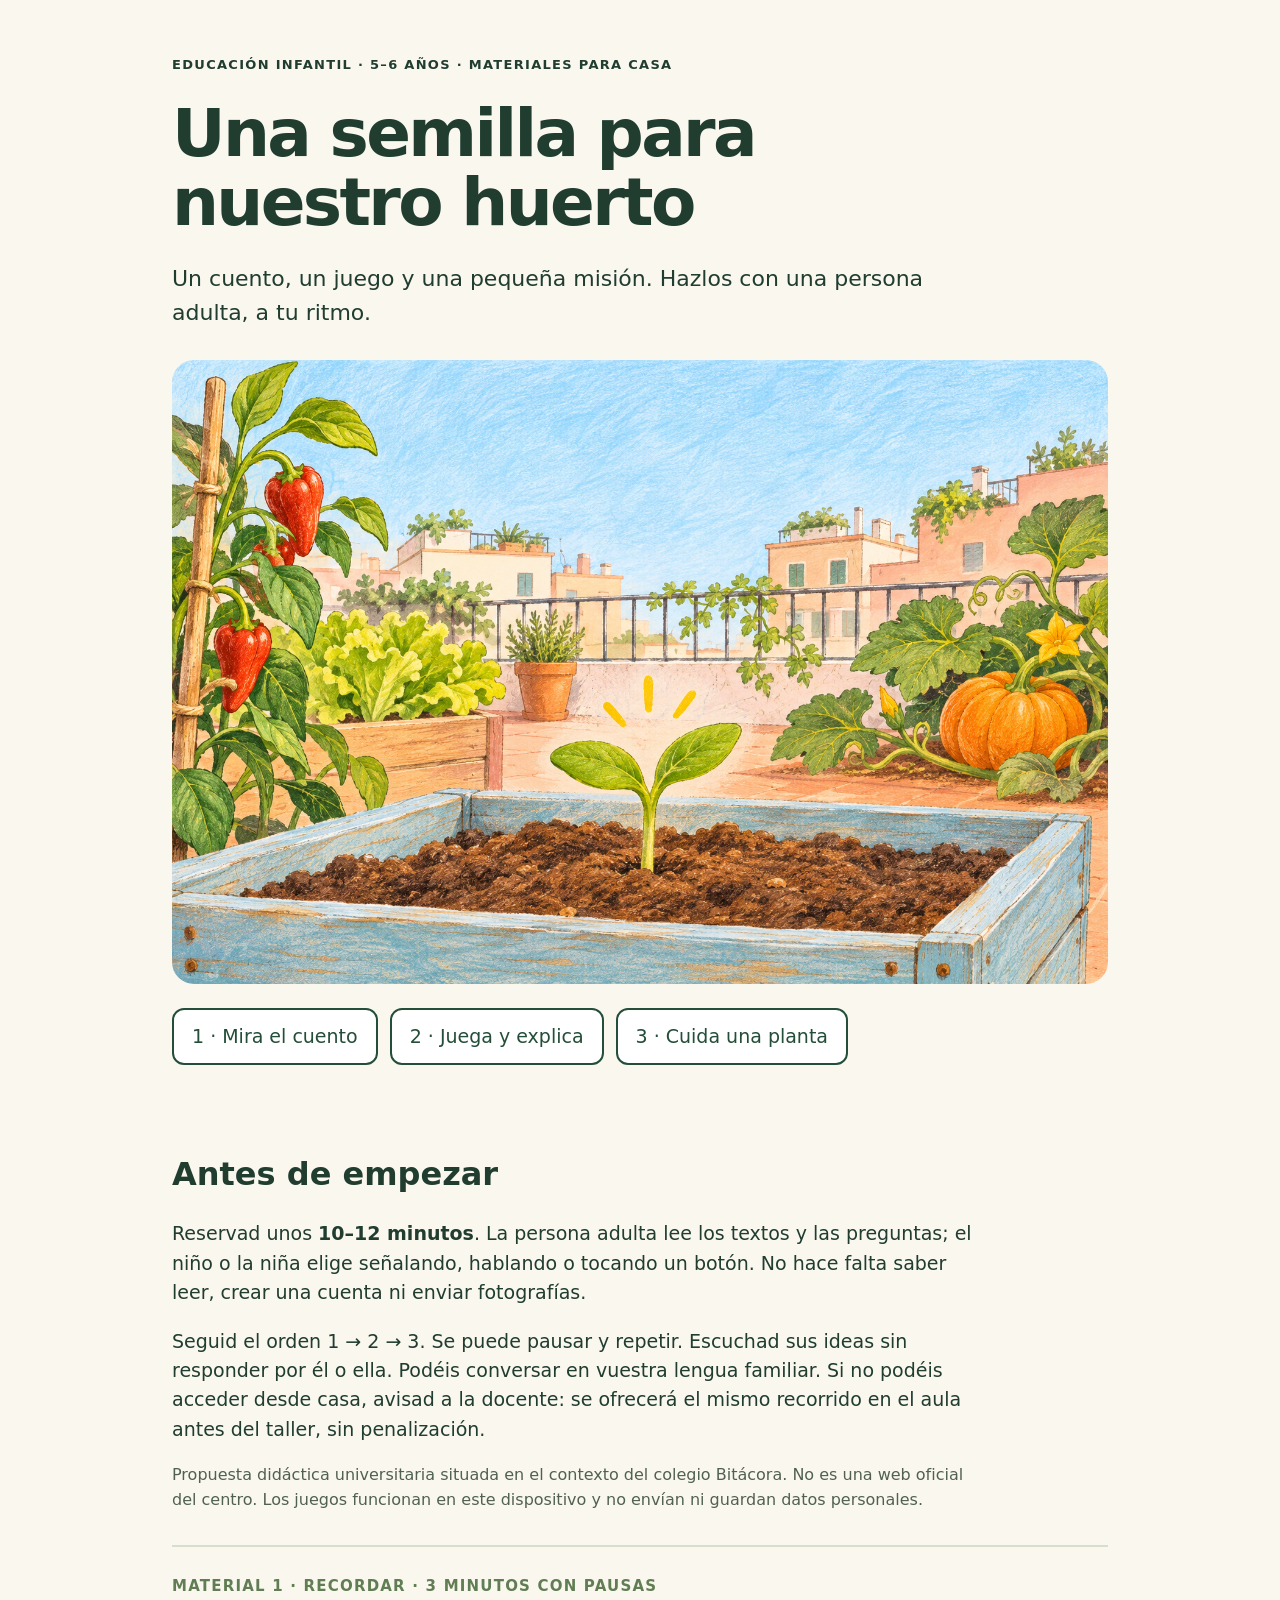
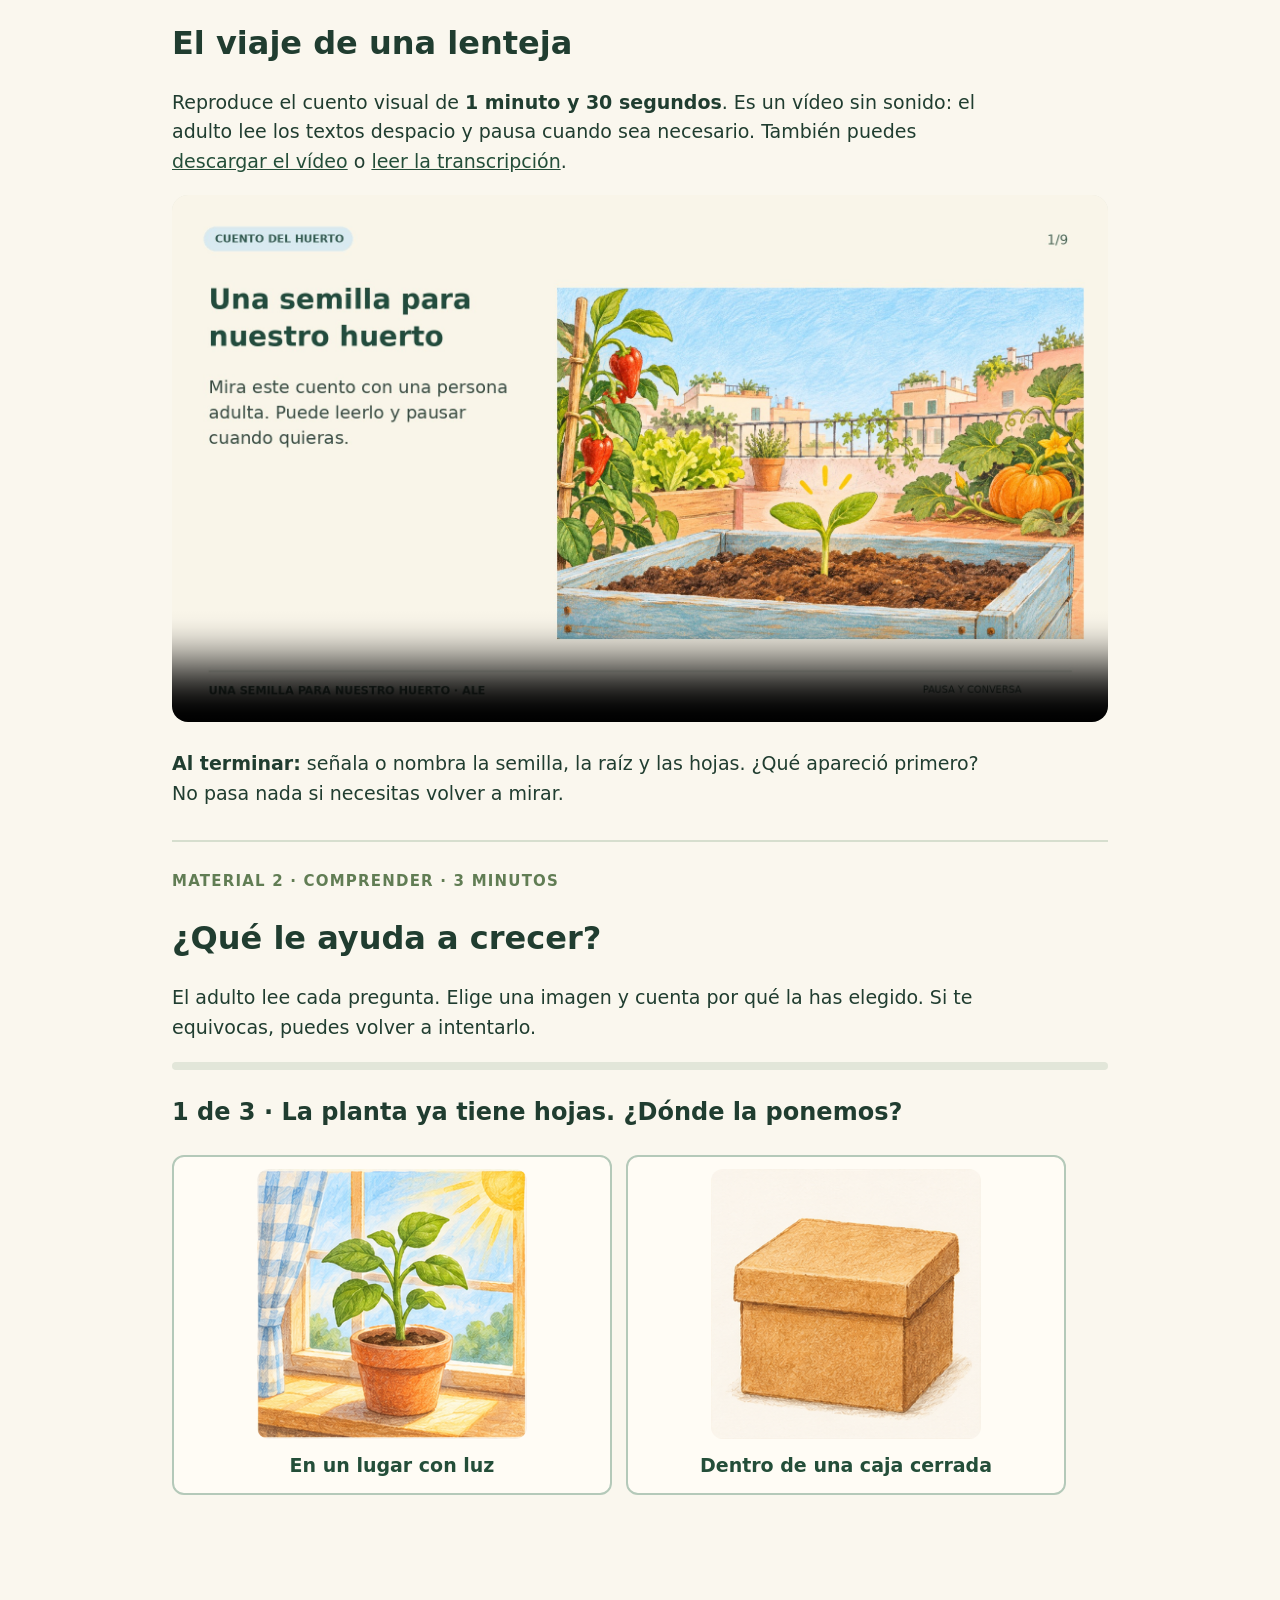
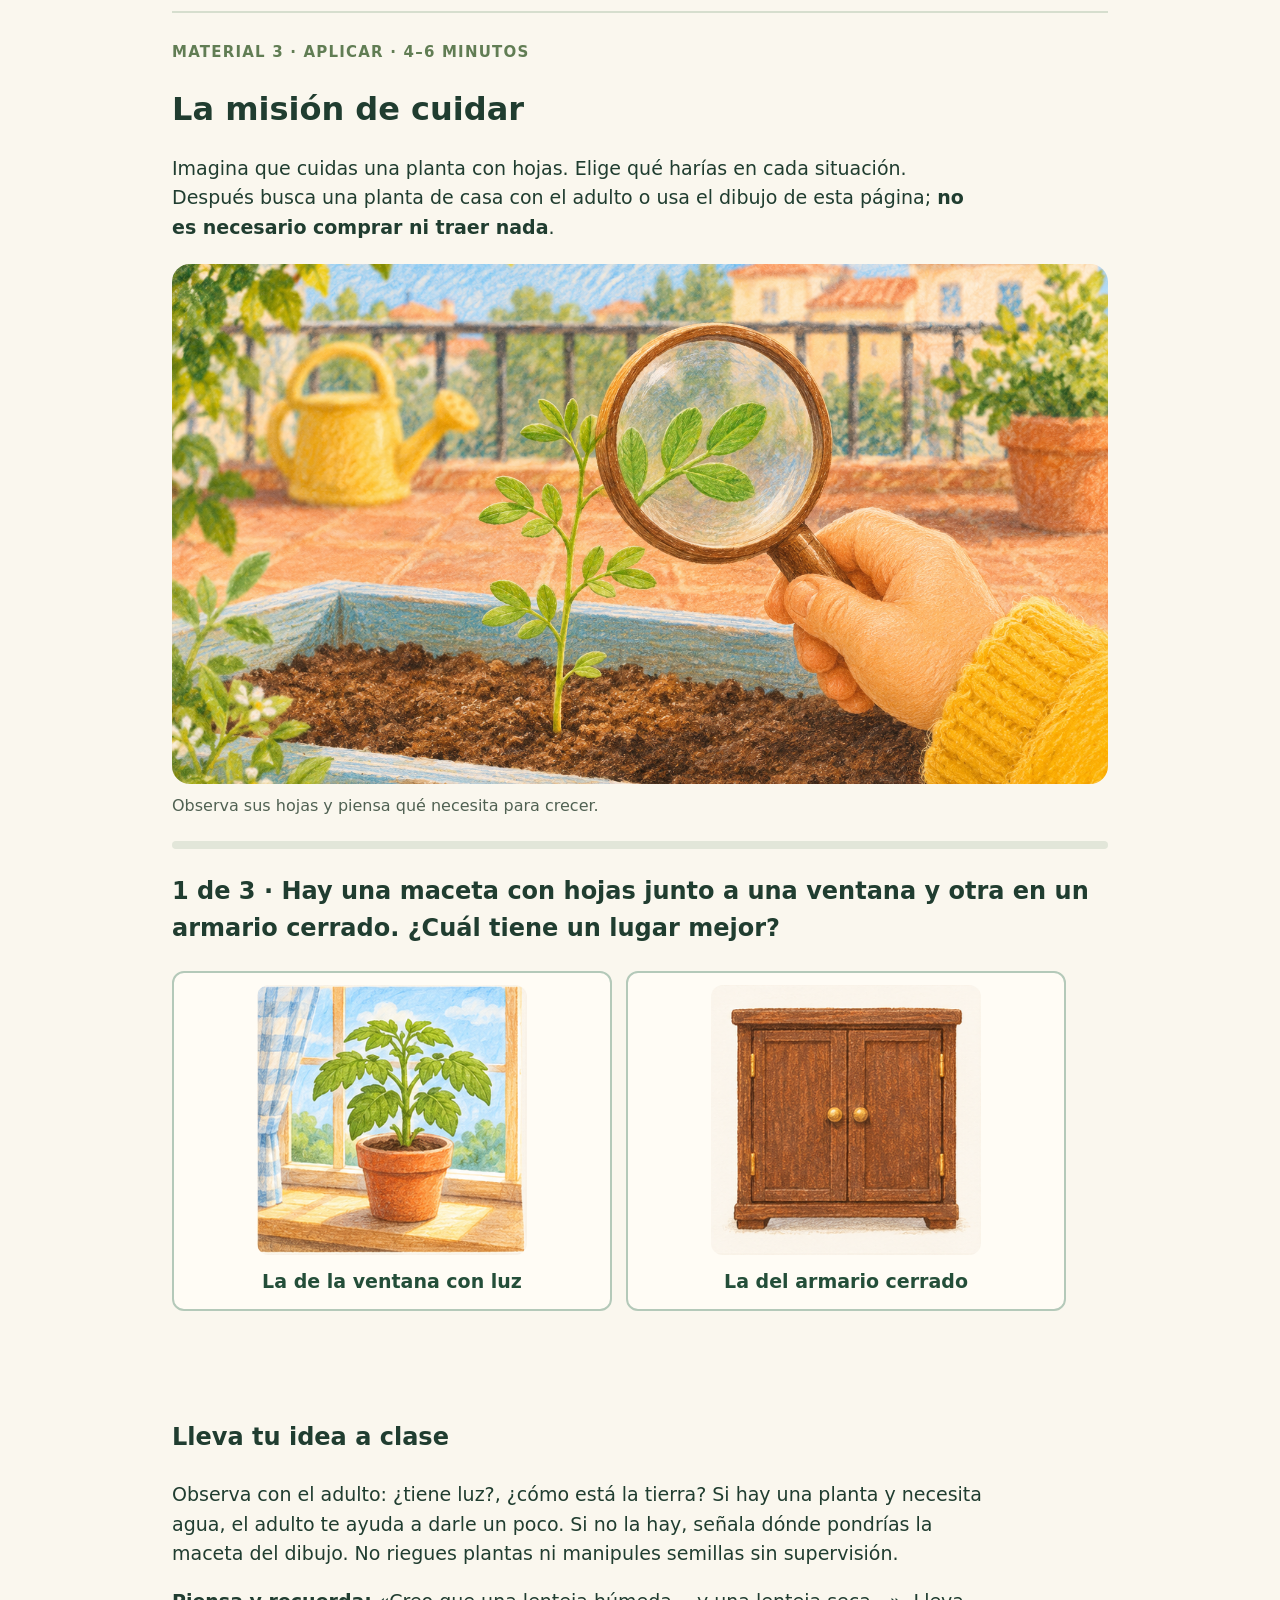
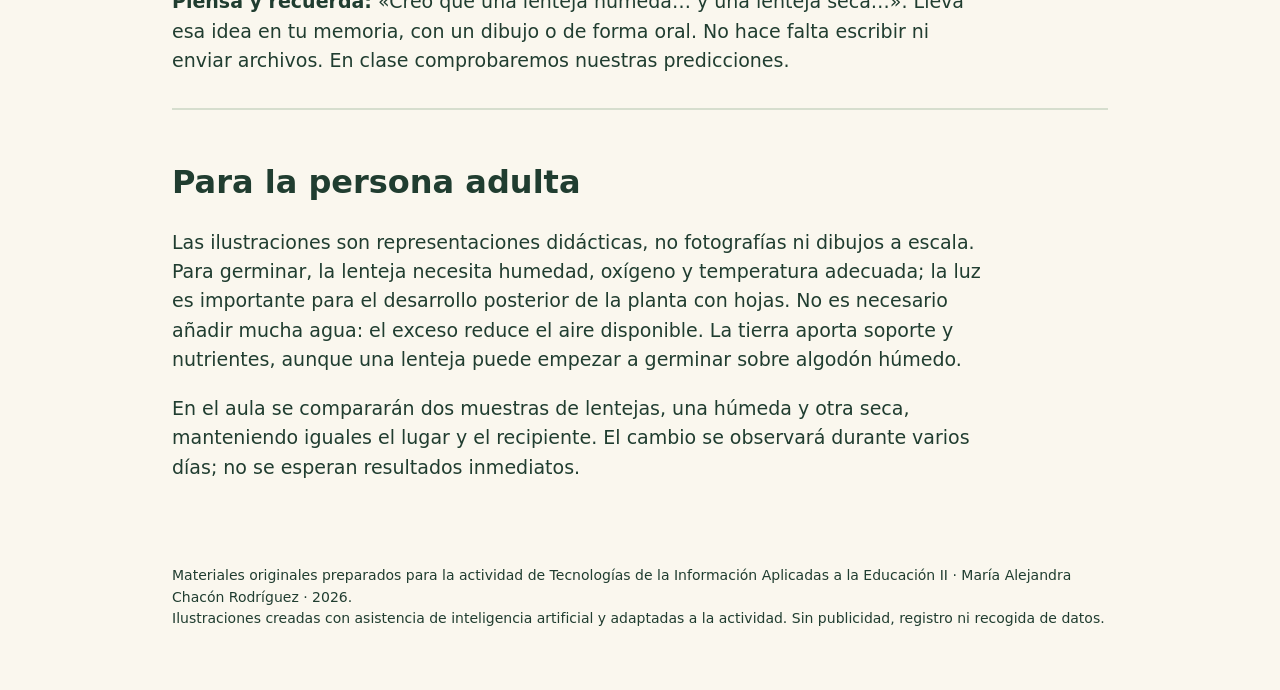
==== commit e65fe472: "Add files via upload" ====
--- a/proyectos/semilla/index.html
+++ b/proyectos/semilla/index.html
@@ -2,11 +2,11 @@
 :root{--green:#244e39;--paper:#faf7ee;--gold:#e4b24e}*{box-sizing:border-box}body{margin:0;background:var(--paper);color:#203d30;font:19px/1.55 system-ui,sans-serif}header,main,footer{max-width:1000px;margin:auto;padding:32px}header{padding-top:55px}small,.eyebrow{font-weight:700;letter-spacing:.1em;text-transform:uppercase;font-size:13px}h1{font-size:clamp(38px,7vw,66px);line-height:1.05;max-width:780px;letter-spacing:-.04em;margin:24px 0}h2{font-size:32px;line-height:1.15}h3{font-size:24px}nav{display:flex;gap:12px;flex-wrap:wrap}a{color:var(--green)}nav a,button{border:2px solid var(--green);border-radius:12px;background:white;color:var(--green);font:inherit;padding:12px 18px;cursor:pointer;text-decoration:none}button:hover,nav a:hover{background:#e9eedc}button:focus-visible,a:focus-visible{outline:4px solid #d39b2e;outline-offset:4px}section{border-top:2px solid #d6dece;margin-top:32px;padding-top:28px}video{width:100%;border-radius:16px;background:#e6e8dc}p{max-width:820px}.lead{font-size:22px}.choices{display:flex;gap:14px;flex-wrap:wrap;margin:18px 0}.option{min-width:170px;flex:1;min-height:115px;font-weight:650}.icon{display:block;font-size:42px}.feedback{min-height:65px;padding:14px 0;font-weight:650}.note{font-size:16px;color:#506152}.step{color:#617d54;font-size:15px;font-weight:bold;letter-spacing:.08em}.progress{height:8px;background:#e2e6d9;border-radius:10px;margin:20px 0}.progress span{display:block;height:100%;background:#739361;border-radius:10px}.complete{background:#e8efdc;padding:18px;border-radius:14px}footer{font-size:14px;padding-bottom:60px}@media(max-width:600px){header,main,footer{padding:24px}.option{min-width:120px}h2{font-size:27px}}@media(prefers-reduced-motion:reduce){*{scroll-behavior:auto}}
 
 .huerto-hero{width:100%;display:block;aspect-ratio:3/2;object-fit:cover;border-radius:22px;margin:30px 0 24px}.option{padding:12px;overflow:hidden;min-width:200px;max-width:440px;background:#fffcf5;border-color:#b4c9b9;transition:border-color .15s}.option:hover{border-color:#244e39;background:#edf4ea}.option .icon{width:min(100%,270px);aspect-ratio:1;display:block;margin:0 auto 12px;background-image:url('imagenes/opciones-huerto.png');background-size:400% 300%;background-repeat:no-repeat;border-radius:12px}.care-figure{margin:22px 0}.care-figure img{display:block;width:100%;max-height:520px;object-fit:cover;border-radius:18px}.care-figure figcaption{font-size:16px;margin-top:10px;color:#506152}@media(max-width:600px){.choices{flex-wrap:nowrap;gap:10px}.option{min-width:0;width:50%;font-size:16px;padding:8px}.option .icon{margin-bottom:10px}.huerto-hero{margin-top:24px}}
-</style><header><div class="eyebrow">Educación Infantil · 5–6 años · Materiales para casa</div><h1>Una semilla para nuestro huerto</h1><p class="lead">Un cuento, un juego y una pequeña misión. Hazlos con una persona adulta, a tu ritmo.</p><img class="huerto-hero" src="../../assets/semilla.png" alt="Un pequeño brote en un huerto urbano con hortalizas y jardineras azules"><nav aria-label="Materiales"><a href="#cuento">1 · Mira el cuento</a><a href="#juego">2 · Juega y explica</a><a href="#mision">3 · Cuida una planta</a></nav></header><main>
+</style><header><div class="eyebrow">Educación Infantil · 5–6 años · Materiales para casa</div><h1>Una semilla para nuestro huerto</h1><p class="lead">Un cuento, un juego y una pequeña misión. Hazlos con una persona adulta, a tu ritmo.</p><img class="huerto-hero" src="../../assets/huerto-ilustrado.png" alt="Un pequeño brote en un huerto urbano con hortalizas y jardineras azules"><nav aria-label="Materiales"><a href="#cuento">1 · Mira el cuento</a><a href="#juego">2 · Juega y explica</a><a href="#mision">3 · Cuida una planta</a></nav></header><main>
 <aside aria-label="Instrucciones para las familias"><h2>Antes de empezar</h2><p>Reservad unos <strong>10–12 minutos</strong>. La persona adulta lee los textos y las preguntas; el niño o la niña elige señalando, hablando o tocando un botón. No hace falta saber leer, crear una cuenta ni enviar fotografías.</p><p>Seguid el orden 1 → 2 → 3. Se puede pausar y repetir. Escuchad sus ideas sin responder por él o ella. Podéis conversar en vuestra lengua familiar. Si no podéis acceder desde casa, avisad a la docente: se ofrecerá el mismo recorrido en el aula antes del taller, sin penalización.</p><p class="note">Propuesta didáctica universitaria situada en el contexto del colegio Bitácora. No es una web oficial del centro. Los juegos funcionan en este dispositivo y no envían ni guardan datos personales.</p></aside>
 <section id="cuento"><div class="step">MATERIAL 1 · RECORDAR · 3 MINUTOS CON PAUSAS</div><h2>El viaje de una lenteja</h2><p>Reproduce el cuento visual de <strong>1 minuto y 30 segundos</strong>. Es un vídeo sin sonido: el adulto lee los textos despacio y pausa cuando sea necesario. También puedes <a href="cuento_semilla.mp4" download>descargar el vídeo</a> o <a href="transcripcion.txt">leer la transcripción</a>.</p><video controls playsinline preload="metadata" poster="poster.jpg" aria-label="Cuento visual El viaje de una lenteja"><source src="cuento_semilla.mp4" type="video/mp4">Tu navegador no reproduce este vídeo. Usa el enlace de descarga.</video><p><strong>Al terminar:</strong> señala o nombra la semilla, la raíz y las hojas. ¿Qué apareció primero? No pasa nada si necesitas volver a mirar.</p></section>
 <section id="juego"><div class="step">MATERIAL 2 · COMPRENDER · 3 MINUTOS</div><h2>¿Qué le ayuda a crecer?</h2><p>El adulto lee cada pregunta. Elige una imagen y cuenta por qué la has elegido. Si te equivocas, puedes volver a intentarlo.</p><div id="quiz"></div></section>
-<section id="mision"><div class="step">MATERIAL 3 · APLICAR · 4–6 MINUTOS</div><h2>La misión de cuidar</h2><p>Imagina que cuidas una planta con hojas. Elige qué harías en cada situación. Después busca una planta de casa con el adulto o usa el dibujo de esta página; <strong>no es necesario comprar ni traer nada</strong>.</p><figure class="care-figure"><img src="imagenes/observar.png" alt="Una mano observa con una lupa las hojas de una planta joven" loading="lazy"><figcaption>Observa sus hojas y piensa qué necesita para crecer.</figcaption></figure><div id="mission"></div><h3>Lleva tu idea a clase</h3><p>Observa con el adulto: ¿tiene luz?, ¿cómo está la tierra? Si hay una planta y necesita agua, el adulto te ayuda a darle un poco. Si no la hay, señala dónde pondrías la maceta del dibujo. No riegues plantas ni manipules semillas sin supervisión.</p><p><strong>Piensa y recuerda:</strong> «Creo que una lenteja húmeda… y una lenteja seca…». Lleva esa idea en tu memoria, con un dibujo o de forma oral. No hace falta escribir ni enviar archivos. En clase comprobaremos nuestras predicciones.</p><button id="read" type="button">Escuchar estas instrucciones</button><p id="speechstatus" class="note" aria-live="polite"></p></section>
+<section id="mision"><div class="step">MATERIAL 3 · APLICAR · 4–6 MINUTOS</div><h2>La misión de cuidar</h2><p>Imagina que cuidas una planta con hojas. Elige qué harías en cada situación. Después busca una planta de casa con el adulto o usa el dibujo de esta página; <strong>no es necesario comprar ni traer nada</strong>.</p><figure class="care-figure"><img src="imagenes/observar.png" alt="Una mano observa con una lupa las hojas de una planta joven" loading="lazy"><figcaption>Observa sus hojas y piensa qué necesita para crecer.</figcaption></figure><div id="mission"></div><h3>Lleva tu idea a clase</h3><p>Observa con el adulto: ¿tiene luz?, ¿cómo está la tierra? Si hay una planta y necesita agua, el adulto te ayuda a darle un poco. Si no la hay, señala dónde pondrías la maceta del dibujo. No riegues plantas ni manipules semillas sin supervisión.</p><p><strong>Piensa y recuerda:</strong> «Creo que una lenteja húmeda… y una lenteja seca…». Lleva esa idea en tu memoria, con un dibujo o de forma oral. No hace falta escribir ni enviar archivos. En clase comprobaremos nuestras predicciones.</p></section>
 <section><h2>Para la persona adulta</h2><p>Las ilustraciones son representaciones didácticas, no fotografías ni dibujos a escala. Para germinar, la lenteja necesita humedad, oxígeno y temperatura adecuada; la luz es importante para el desarrollo posterior de la planta con hojas. No es necesario añadir mucha agua: el exceso reduce el aire disponible. La tierra aporta soporte y nutrientes, aunque una lenteja puede empezar a germinar sobre algodón húmedo.</p><p>En el aula se compararán dos muestras de lentejas, una húmeda y otra seca, manteniendo iguales el lugar y el recipiente. El cambio se observará durante varios días; no se esperan resultados inmediatos.</p></section>
 </main><footer>Materiales originales preparados para la actividad de Tecnologías de la Información Aplicadas a la Educación II · María Alejandra Chacón Rodríguez · 2026.<br>Ilustraciones creadas con asistencia de inteligencia artificial y adaptadas a la actividad. Sin publicidad, registro ni recogida de datos.</footer>
 <script>
@@ -14,5 +14,4 @@
 const mission=[{q:'Hay una maceta con hojas junto a una ventana y otra en un armario cerrado. ¿Cuál tiene un lugar mejor?',a:['🪟|La de la ventana con luz','🚪|La del armario cerrado'],ok:0,why:'El lugar con luz ayuda a la planta. Busca con el adulto un sitio luminoso adecuado.'},{q:'Ves agua acumulada en la maceta. ¿Qué decides?',a:['🚿|Echar más agua','✋|Parar y pedir ayuda al adulto'],ok:1,why:'Hay demasiada agua. Paramos y pedimos ayuda; no seguimos regando.'},{q:'Mañana sembramos en clase. ¿Qué llevarás?',a:['🛍️|Hay que comprar materiales','💭|Mi idea sobre qué necesita la semilla'],ok:1,why:'Solo necesitas tu idea. Los materiales de siembra los proporciona la docente.'}];
 const tiles={'☀️':0,'📦':1,'🚫':2,'💧':3,'🌱':4,'🍅':5,'🪟':6,'🚪':7,'🚿':8,'✋':9,'🛍️':10,'💭':11};
 function game(id,data){let i=0,locked=false;const root=document.getElementById(id);function render(){locked=false;root.replaceChildren();let progress=document.createElement('div');progress.className='progress';let fill=document.createElement('span');fill.style.width=(i/data.length*100)+'%';progress.append(fill);root.append(progress);if(i===data.length){let p=document.createElement('p');p.className='complete';p.textContent='¡Recorrido terminado! Cuenta una cosa que has aprendido. Puedes repetirlo cuando quieras.';root.append(p);let b=document.createElement('button');b.textContent='Volver a empezar';b.onclick=()=>{i=0;render()};root.append(b);return}let h=document.createElement('h3');h.textContent=(i+1)+' de '+data.length+' · '+data[i].q;root.append(h);let row=document.createElement('div');row.className='choices';let feedback=document.createElement('p');feedback.className='feedback';feedback.setAttribute('aria-live','polite');data[i].a.forEach((a,j)=>{let b=document.createElement('button');b.className='option';let [ic,txt]=a.split('|');let s=document.createElement('span');s.className='icon';s.setAttribute('aria-hidden','true');let tile=tiles[ic];s.style.backgroundPosition=((tile%4)*100/3)+'% '+(Math.floor(tile/4)*50)+'%';b.append(s,document.createTextNode(txt));b.onclick=()=>{if(locked)return;if(j===data[i].ok){locked=true;feedback.textContent='¡Eso es! '+data[i].why;let next=document.createElement('button');next.textContent=i===data.length-1?'Terminar':'Siguiente';next.onclick=()=>{i++;render()};root.append(next)}else{feedback.textContent='Vamos a pensarlo otra vez. '+data[i].why+' Prueba otra opción.'}};row.append(b)});root.append(row,feedback)}render()};game('quiz',bank);game('mission',mission);
-document.getElementById('read').onclick=()=>{let msg=document.getElementById('speechstatus');if(!('speechSynthesis'in window)){msg.textContent='Este navegador no ofrece lectura en voz alta. Pide al adulto que lea las instrucciones.';return}speechSynthesis.cancel();let u=new SpeechSynthesisUtterance('Observa una planta con una persona adulta. ¿Tiene luz? ¿Cómo está la tierra? Si necesita agua, el adulto te ayuda a darle un poco. Si no tienes planta, señala dónde pondrías la maceta del cuento. Lleva a clase tu idea: qué crees que pasará con una lenteja húmeda y otra seca.');u.lang='es-ES';u.rate=.85;speechSynthesis.speak(u);msg.textContent='Lectura solicitada. La voz depende del navegador.'};
 </script></html>
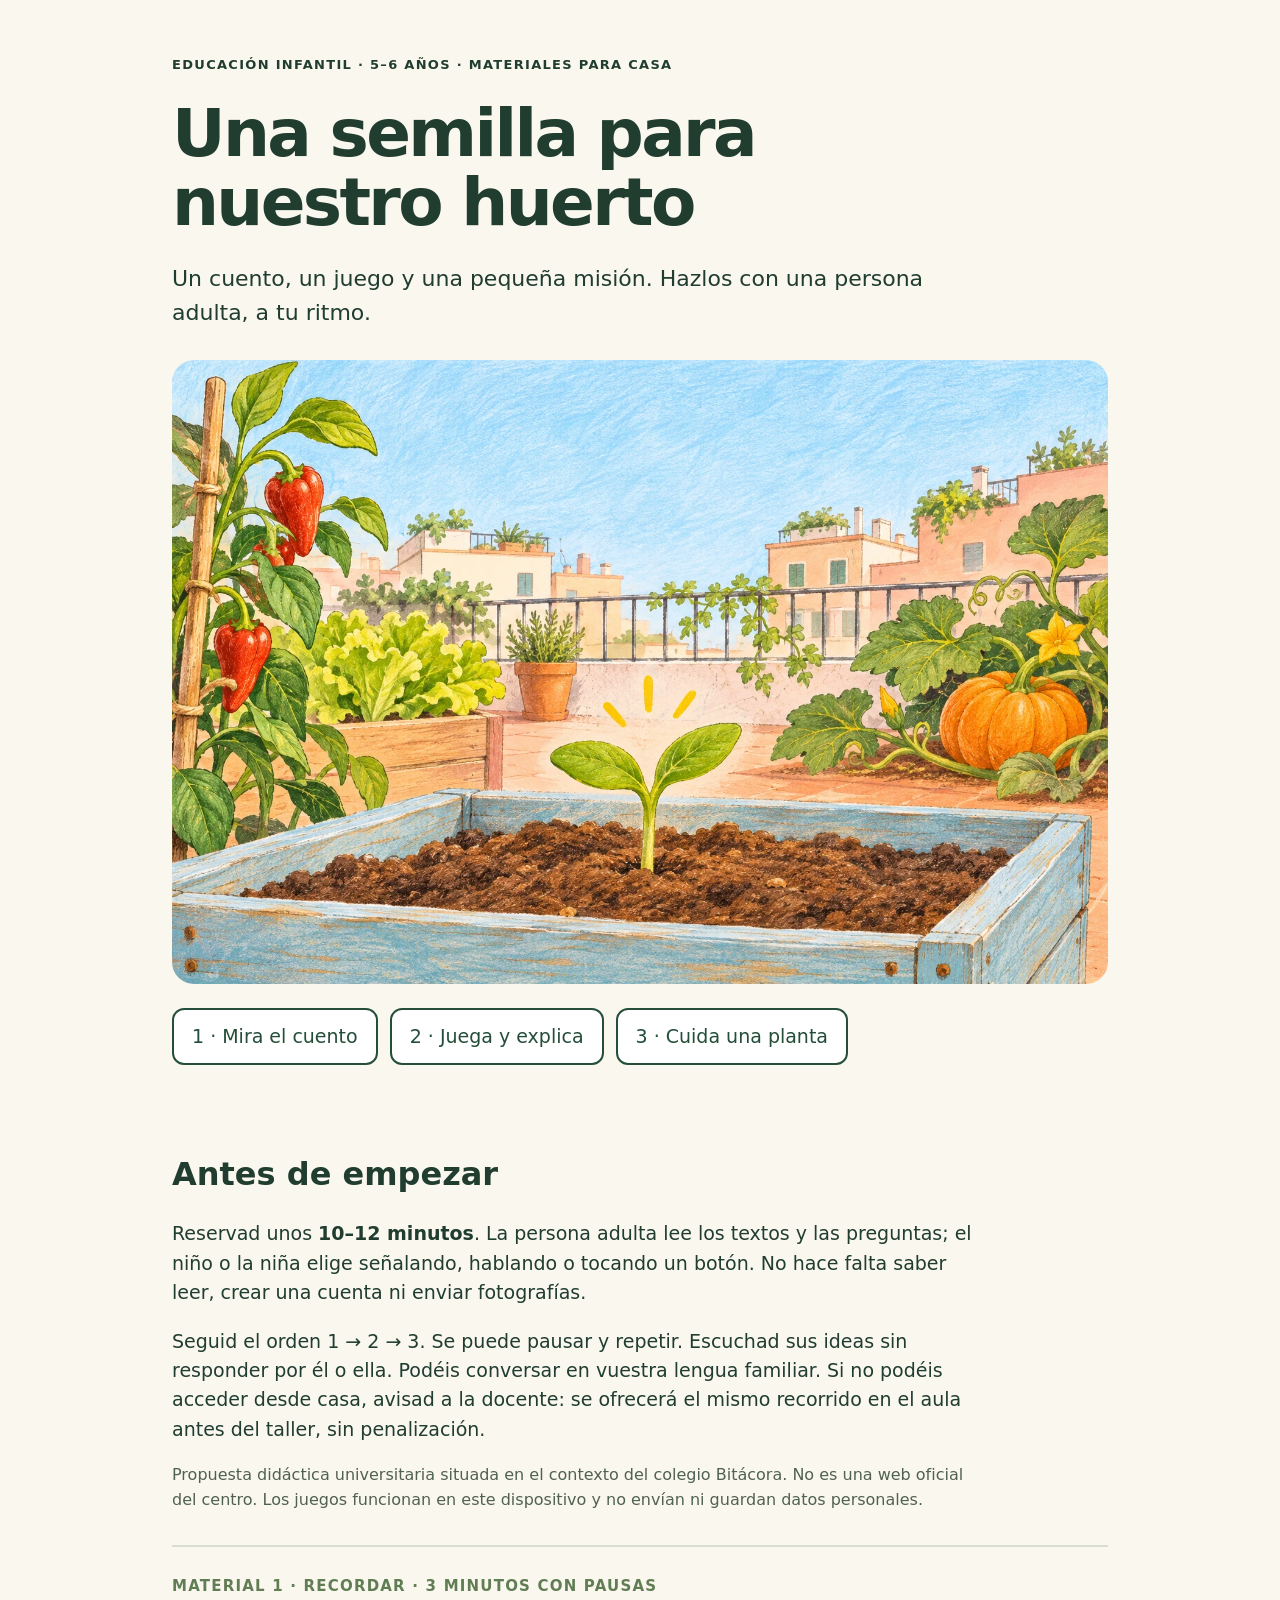
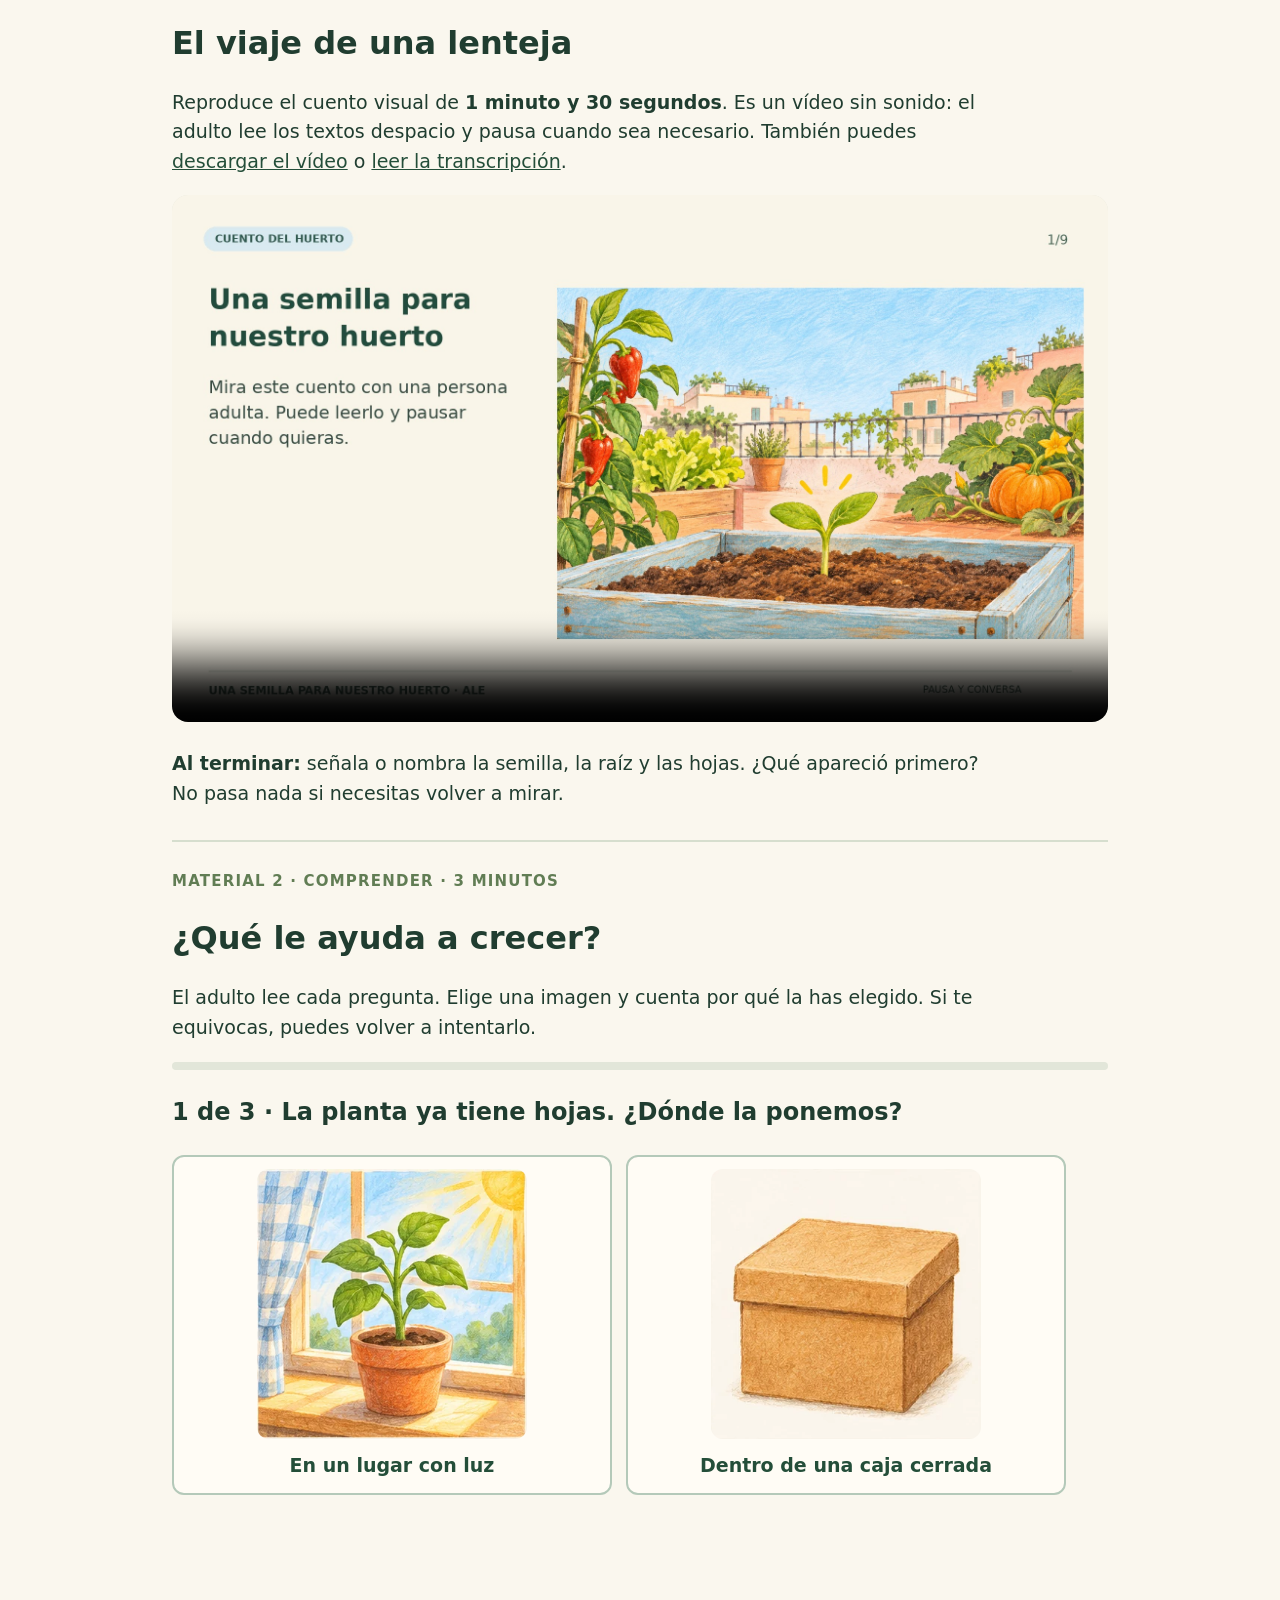
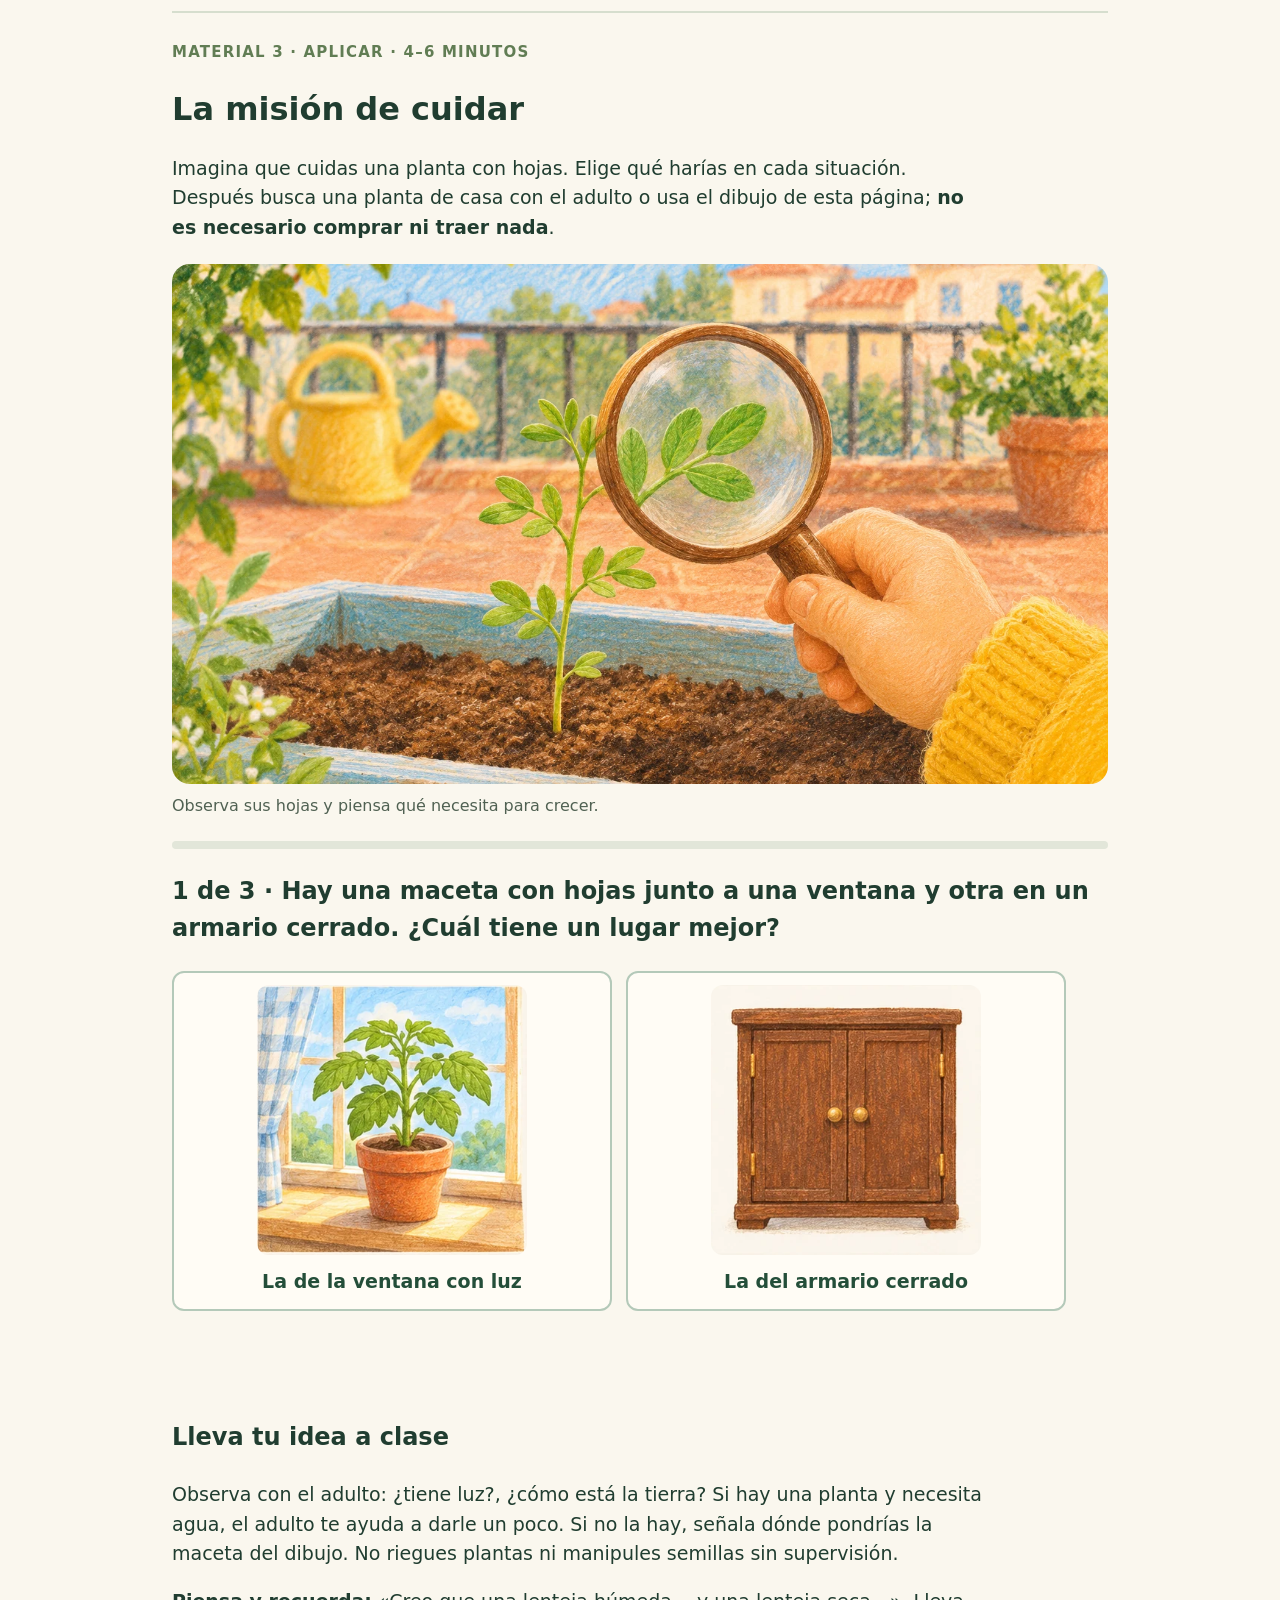
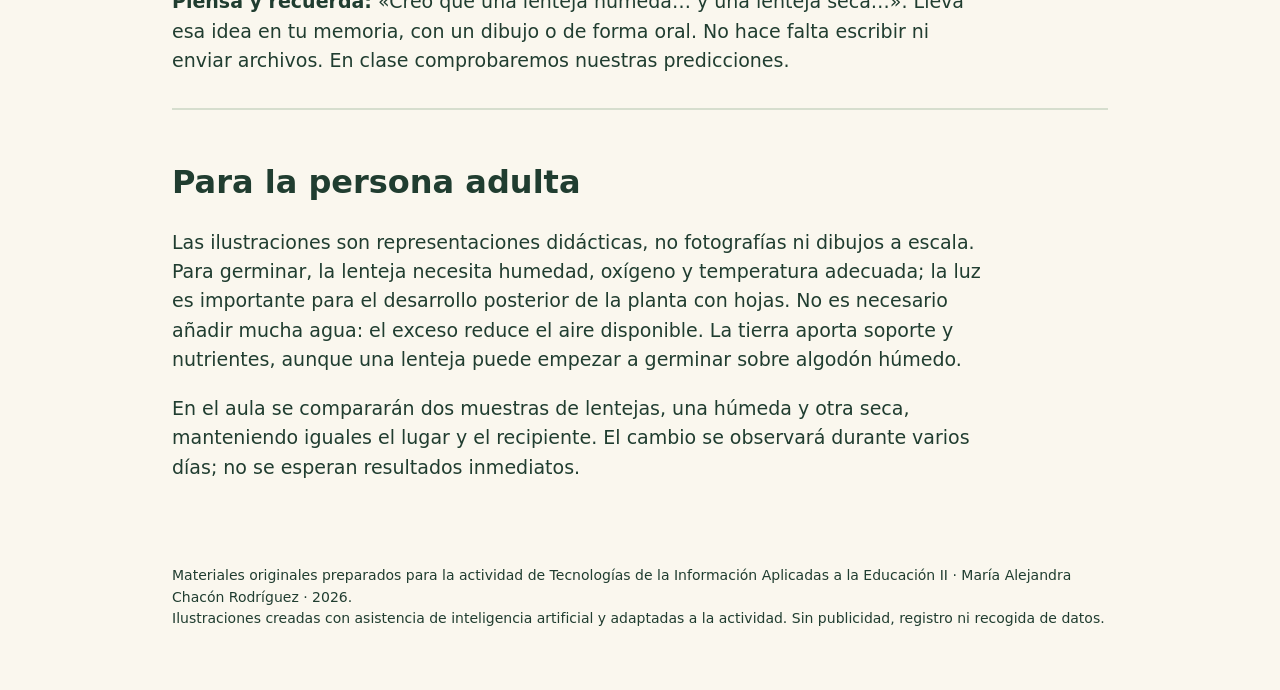
==== commit fa3e9cc2: "Add files via upload" ====
--- a/proyectos/semilla/index.html
+++ b/proyectos/semilla/index.html
@@ -1,12 +1,12 @@
 <!doctype html><html lang="es"><meta charset="utf-8"><meta name="viewport" content="width=device-width,initial-scale=1"><title>Una semilla para nuestro huerto</title><style>
 :root{--green:#244e39;--paper:#faf7ee;--gold:#e4b24e}*{box-sizing:border-box}body{margin:0;background:var(--paper);color:#203d30;font:19px/1.55 system-ui,sans-serif}header,main,footer{max-width:1000px;margin:auto;padding:32px}header{padding-top:55px}small,.eyebrow{font-weight:700;letter-spacing:.1em;text-transform:uppercase;font-size:13px}h1{font-size:clamp(38px,7vw,66px);line-height:1.05;max-width:780px;letter-spacing:-.04em;margin:24px 0}h2{font-size:32px;line-height:1.15}h3{font-size:24px}nav{display:flex;gap:12px;flex-wrap:wrap}a{color:var(--green)}nav a,button{border:2px solid var(--green);border-radius:12px;background:white;color:var(--green);font:inherit;padding:12px 18px;cursor:pointer;text-decoration:none}button:hover,nav a:hover{background:#e9eedc}button:focus-visible,a:focus-visible{outline:4px solid #d39b2e;outline-offset:4px}section{border-top:2px solid #d6dece;margin-top:32px;padding-top:28px}video{width:100%;border-radius:16px;background:#e6e8dc}p{max-width:820px}.lead{font-size:22px}.choices{display:flex;gap:14px;flex-wrap:wrap;margin:18px 0}.option{min-width:170px;flex:1;min-height:115px;font-weight:650}.icon{display:block;font-size:42px}.feedback{min-height:65px;padding:14px 0;font-weight:650}.note{font-size:16px;color:#506152}.step{color:#617d54;font-size:15px;font-weight:bold;letter-spacing:.08em}.progress{height:8px;background:#e2e6d9;border-radius:10px;margin:20px 0}.progress span{display:block;height:100%;background:#739361;border-radius:10px}.complete{background:#e8efdc;padding:18px;border-radius:14px}footer{font-size:14px;padding-bottom:60px}@media(max-width:600px){header,main,footer{padding:24px}.option{min-width:120px}h2{font-size:27px}}@media(prefers-reduced-motion:reduce){*{scroll-behavior:auto}}
 
-.huerto-hero{width:100%;display:block;aspect-ratio:3/2;object-fit:cover;border-radius:22px;margin:30px 0 24px}.option{padding:12px;overflow:hidden;min-width:200px;max-width:440px;background:#fffcf5;border-color:#b4c9b9;transition:border-color .15s}.option:hover{border-color:#244e39;background:#edf4ea}.option .icon{width:min(100%,270px);aspect-ratio:1;display:block;margin:0 auto 12px;background-image:url('imagenes/opciones-huerto.png');background-size:400% 300%;background-repeat:no-repeat;border-radius:12px}.care-figure{margin:22px 0}.care-figure img{display:block;width:100%;max-height:520px;object-fit:cover;border-radius:18px}.care-figure figcaption{font-size:16px;margin-top:10px;color:#506152}@media(max-width:600px){.choices{flex-wrap:nowrap;gap:10px}.option{min-width:0;width:50%;font-size:16px;padding:8px}.option .icon{margin-bottom:10px}.huerto-hero{margin-top:24px}}
-</style><header><div class="eyebrow">Educación Infantil · 5–6 años · Materiales para casa</div><h1>Una semilla para nuestro huerto</h1><p class="lead">Un cuento, un juego y una pequeña misión. Hazlos con una persona adulta, a tu ritmo.</p><img class="huerto-hero" src="../../assets/huerto-ilustrado.png" alt="Un pequeño brote en un huerto urbano con hortalizas y jardineras azules"><nav aria-label="Materiales"><a href="#cuento">1 · Mira el cuento</a><a href="#juego">2 · Juega y explica</a><a href="#mision">3 · Cuida una planta</a></nav></header><main>
+.huerto-hero{width:100%;display:block;aspect-ratio:3/2;object-fit:cover;border-radius:22px;margin:30px 0 24px}.option{padding:12px;overflow:hidden;min-width:200px;max-width:440px;background:#fffcf5;border-color:#b4c9b9;transition:border-color .15s}.option:hover{border-color:#244e39;background:#edf4ea}.option .icon{width:min(100%,270px);aspect-ratio:1;display:block;margin:0 auto 12px;background-image:url('imagenes/opciones-huerto.webp');background-size:400% 300%;background-repeat:no-repeat;border-radius:12px}.care-figure{margin:22px 0}.care-figure img{display:block;width:100%;max-height:520px;object-fit:cover;border-radius:18px}.care-figure figcaption{font-size:16px;margin-top:10px;color:#506152}@media(max-width:600px){.choices{flex-wrap:nowrap;gap:10px}.option{min-width:0;width:50%;font-size:16px;padding:8px}.option .icon{margin-bottom:10px}.huerto-hero{margin-top:24px}}
+</style><header><div class="eyebrow">Educación Infantil · 5–6 años · Materiales para casa</div><h1>Una semilla para nuestro huerto</h1><p class="lead">Un cuento, un juego y una pequeña misión. Hazlos con una persona adulta, a tu ritmo.</p><img class="huerto-hero" src="../../assets/huerto-ilustrado.webp" alt="Un pequeño brote en un huerto urbano con hortalizas y jardineras azules"><nav aria-label="Materiales"><a href="#cuento">1 · Mira el cuento</a><a href="#juego">2 · Juega y explica</a><a href="#mision">3 · Cuida una planta</a></nav></header><main>
 <aside aria-label="Instrucciones para las familias"><h2>Antes de empezar</h2><p>Reservad unos <strong>10–12 minutos</strong>. La persona adulta lee los textos y las preguntas; el niño o la niña elige señalando, hablando o tocando un botón. No hace falta saber leer, crear una cuenta ni enviar fotografías.</p><p>Seguid el orden 1 → 2 → 3. Se puede pausar y repetir. Escuchad sus ideas sin responder por él o ella. Podéis conversar en vuestra lengua familiar. Si no podéis acceder desde casa, avisad a la docente: se ofrecerá el mismo recorrido en el aula antes del taller, sin penalización.</p><p class="note">Propuesta didáctica universitaria situada en el contexto del colegio Bitácora. No es una web oficial del centro. Los juegos funcionan en este dispositivo y no envían ni guardan datos personales.</p></aside>
 <section id="cuento"><div class="step">MATERIAL 1 · RECORDAR · 3 MINUTOS CON PAUSAS</div><h2>El viaje de una lenteja</h2><p>Reproduce el cuento visual de <strong>1 minuto y 30 segundos</strong>. Es un vídeo sin sonido: el adulto lee los textos despacio y pausa cuando sea necesario. También puedes <a href="cuento_semilla.mp4" download>descargar el vídeo</a> o <a href="transcripcion.txt">leer la transcripción</a>.</p><video controls playsinline preload="metadata" poster="poster.jpg" aria-label="Cuento visual El viaje de una lenteja"><source src="cuento_semilla.mp4" type="video/mp4">Tu navegador no reproduce este vídeo. Usa el enlace de descarga.</video><p><strong>Al terminar:</strong> señala o nombra la semilla, la raíz y las hojas. ¿Qué apareció primero? No pasa nada si necesitas volver a mirar.</p></section>
 <section id="juego"><div class="step">MATERIAL 2 · COMPRENDER · 3 MINUTOS</div><h2>¿Qué le ayuda a crecer?</h2><p>El adulto lee cada pregunta. Elige una imagen y cuenta por qué la has elegido. Si te equivocas, puedes volver a intentarlo.</p><div id="quiz"></div></section>
-<section id="mision"><div class="step">MATERIAL 3 · APLICAR · 4–6 MINUTOS</div><h2>La misión de cuidar</h2><p>Imagina que cuidas una planta con hojas. Elige qué harías en cada situación. Después busca una planta de casa con el adulto o usa el dibujo de esta página; <strong>no es necesario comprar ni traer nada</strong>.</p><figure class="care-figure"><img src="imagenes/observar.png" alt="Una mano observa con una lupa las hojas de una planta joven" loading="lazy"><figcaption>Observa sus hojas y piensa qué necesita para crecer.</figcaption></figure><div id="mission"></div><h3>Lleva tu idea a clase</h3><p>Observa con el adulto: ¿tiene luz?, ¿cómo está la tierra? Si hay una planta y necesita agua, el adulto te ayuda a darle un poco. Si no la hay, señala dónde pondrías la maceta del dibujo. No riegues plantas ni manipules semillas sin supervisión.</p><p><strong>Piensa y recuerda:</strong> «Creo que una lenteja húmeda… y una lenteja seca…». Lleva esa idea en tu memoria, con un dibujo o de forma oral. No hace falta escribir ni enviar archivos. En clase comprobaremos nuestras predicciones.</p></section>
+<section id="mision"><div class="step">MATERIAL 3 · APLICAR · 4–6 MINUTOS</div><h2>La misión de cuidar</h2><p>Imagina que cuidas una planta con hojas. Elige qué harías en cada situación. Después busca una planta de casa con el adulto o usa el dibujo de esta página; <strong>no es necesario comprar ni traer nada</strong>.</p><figure class="care-figure"><img src="imagenes/observar.webp" alt="Una mano observa con una lupa las hojas de una planta joven" loading="lazy"><figcaption>Observa sus hojas y piensa qué necesita para crecer.</figcaption></figure><div id="mission"></div><h3>Lleva tu idea a clase</h3><p>Observa con el adulto: ¿tiene luz?, ¿cómo está la tierra? Si hay una planta y necesita agua, el adulto te ayuda a darle un poco. Si no la hay, señala dónde pondrías la maceta del dibujo. No riegues plantas ni manipules semillas sin supervisión.</p><p><strong>Piensa y recuerda:</strong> «Creo que una lenteja húmeda… y una lenteja seca…». Lleva esa idea en tu memoria, con un dibujo o de forma oral. No hace falta escribir ni enviar archivos. En clase comprobaremos nuestras predicciones.</p></section>
 <section><h2>Para la persona adulta</h2><p>Las ilustraciones son representaciones didácticas, no fotografías ni dibujos a escala. Para germinar, la lenteja necesita humedad, oxígeno y temperatura adecuada; la luz es importante para el desarrollo posterior de la planta con hojas. No es necesario añadir mucha agua: el exceso reduce el aire disponible. La tierra aporta soporte y nutrientes, aunque una lenteja puede empezar a germinar sobre algodón húmedo.</p><p>En el aula se compararán dos muestras de lentejas, una húmeda y otra seca, manteniendo iguales el lugar y el recipiente. El cambio se observará durante varios días; no se esperan resultados inmediatos.</p></section>
 </main><footer>Materiales originales preparados para la actividad de Tecnologías de la Información Aplicadas a la Educación II · María Alejandra Chacón Rodríguez · 2026.<br>Ilustraciones creadas con asistencia de inteligencia artificial y adaptadas a la actividad. Sin publicidad, registro ni recogida de datos.</footer>
 <script>
